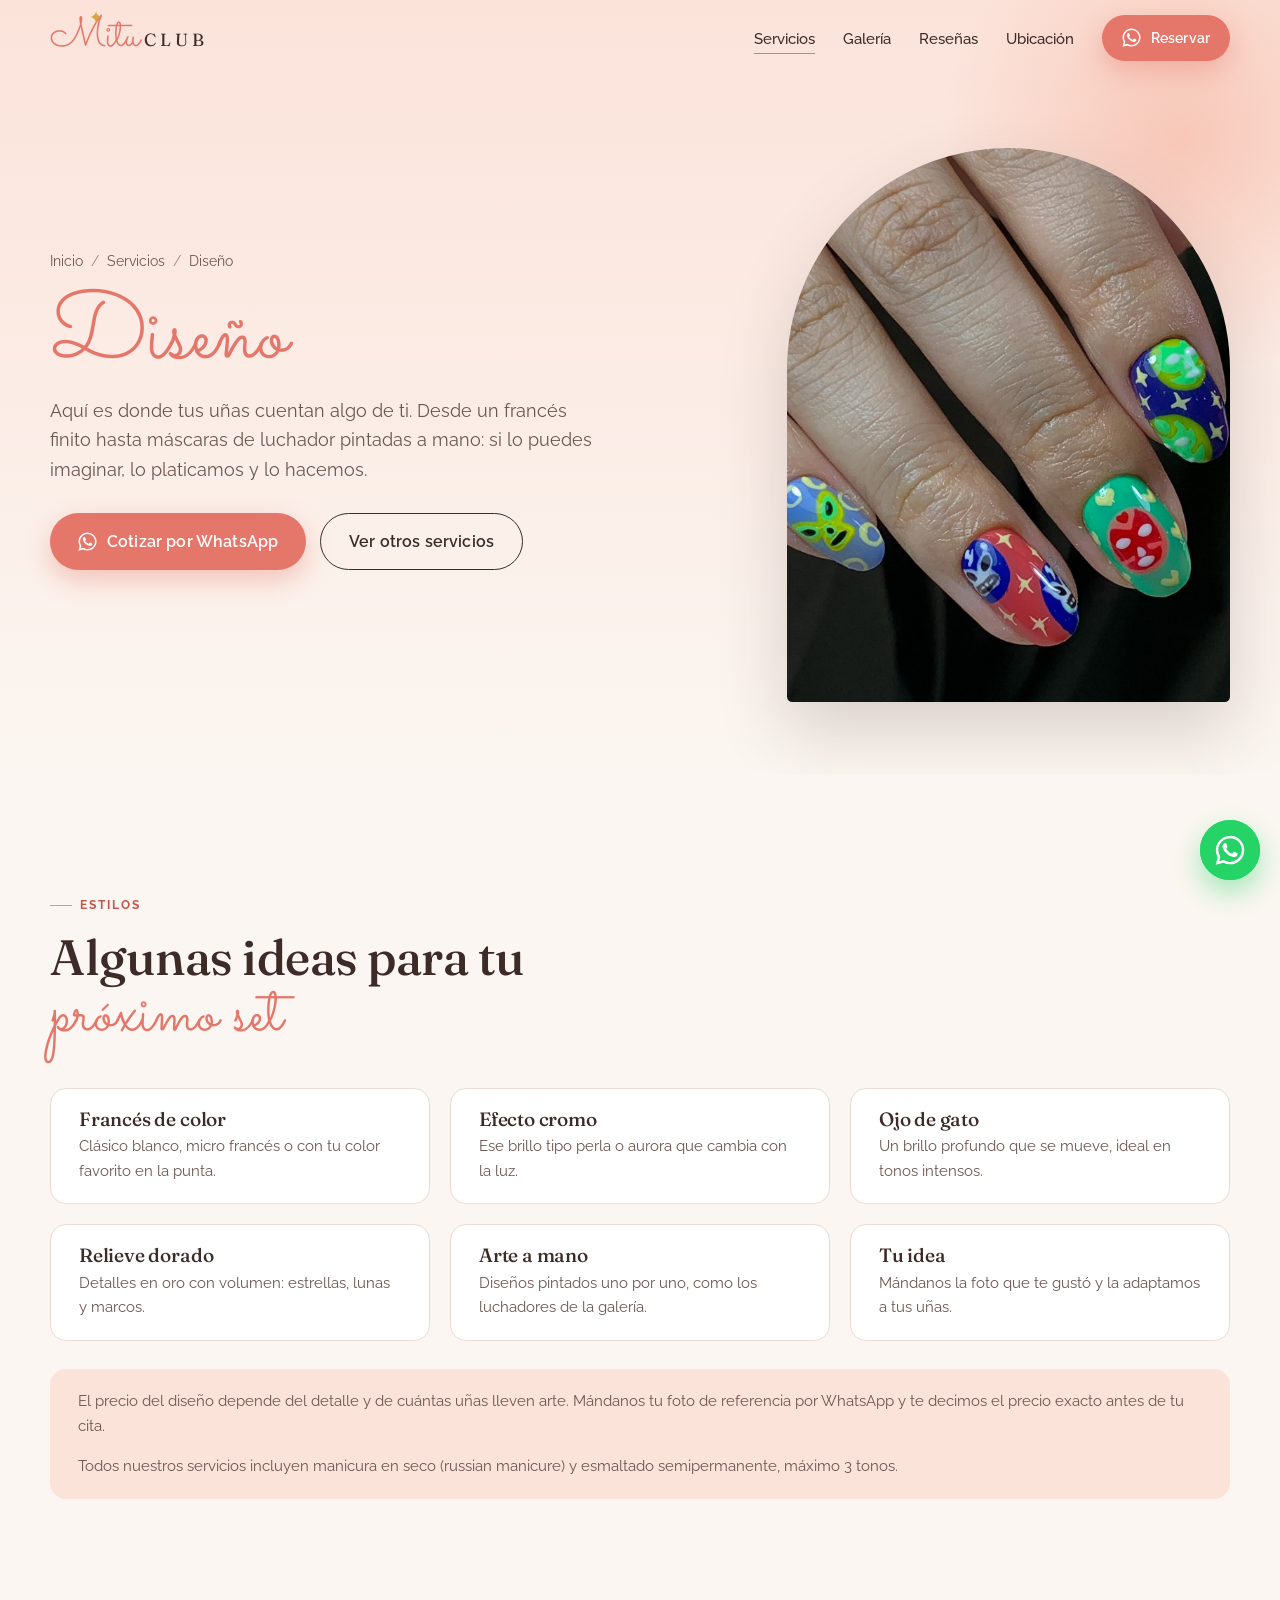
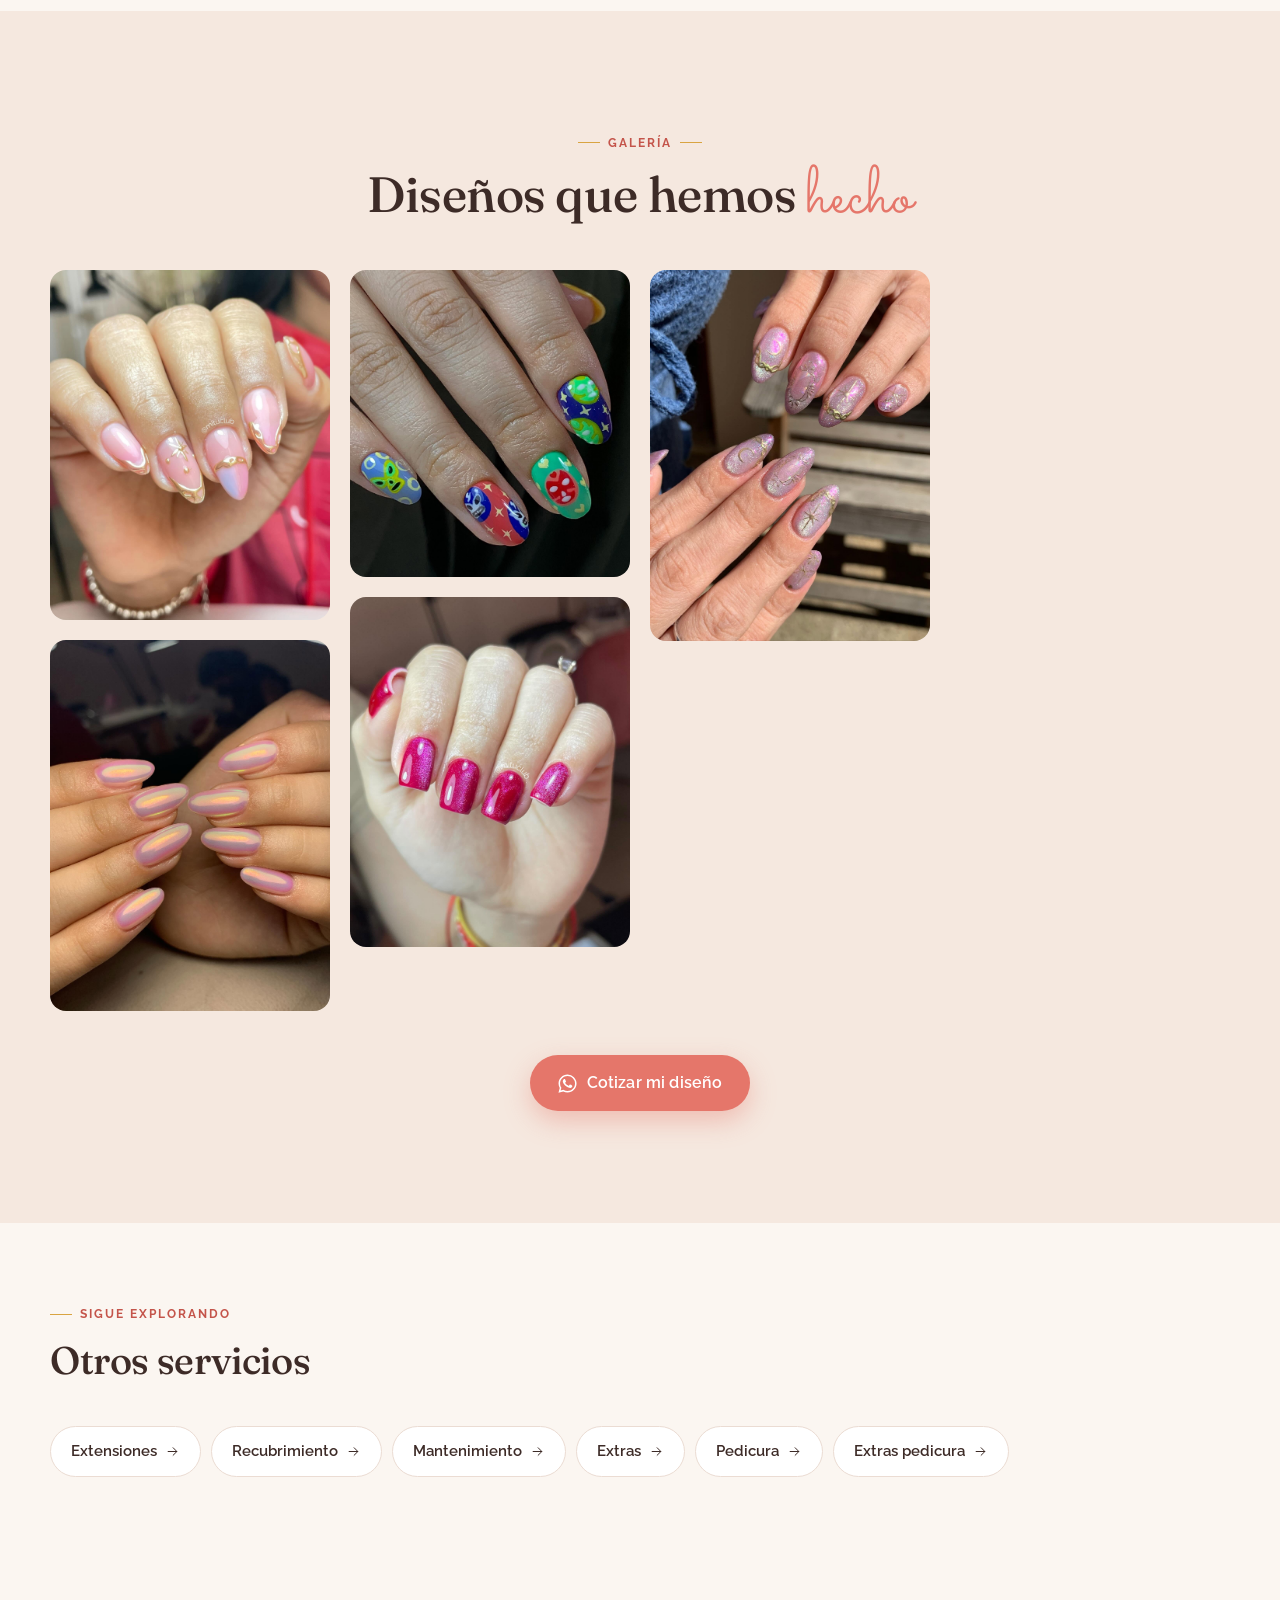
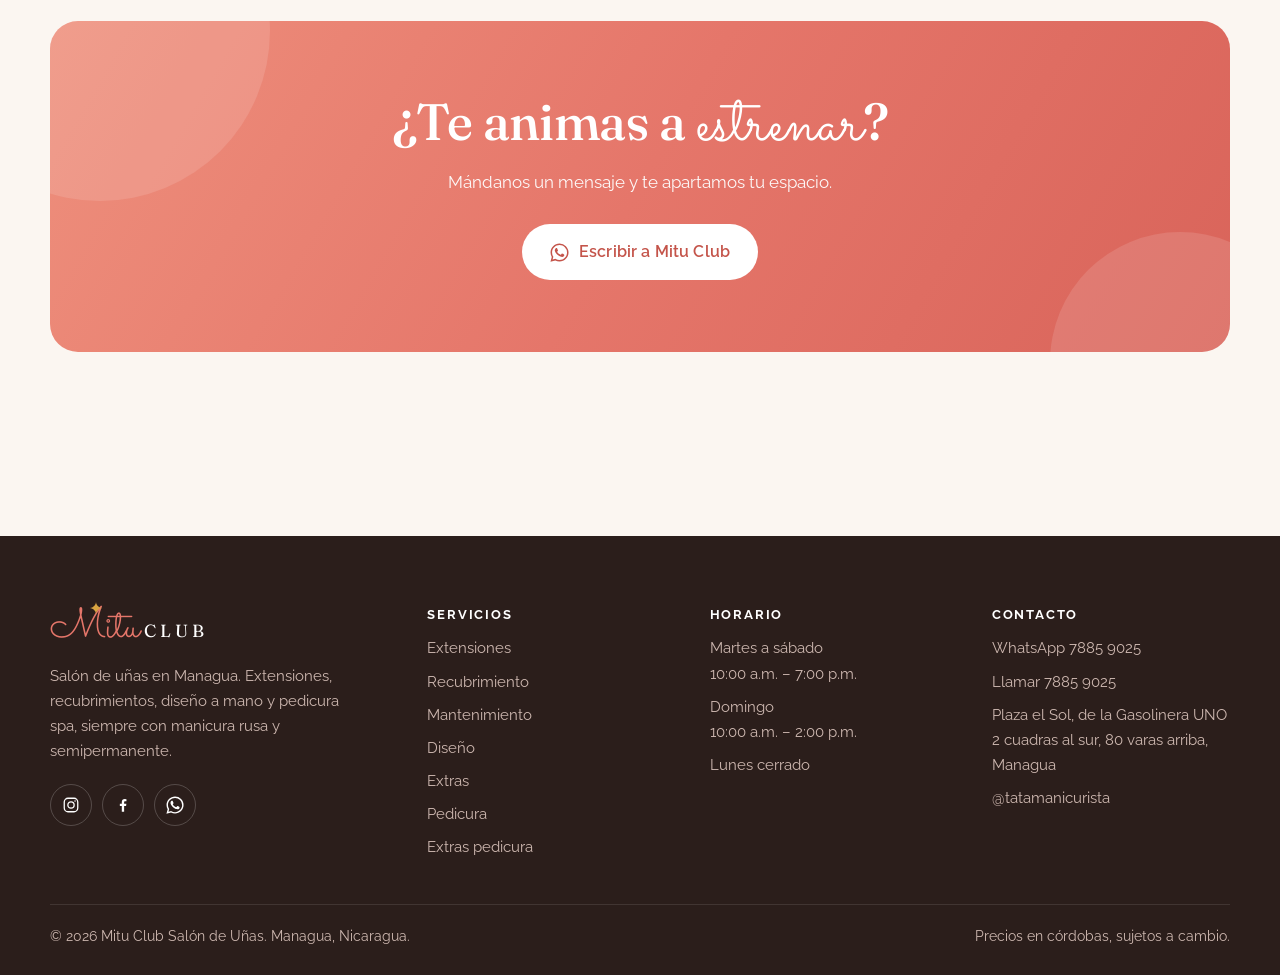
==== servicios/diseno.html @ b4ae1d47 "Sitio web de Mitu Club Salón de Uñas (Managua) Home con servicios, galería, reseñas de Google, mapa " ====
<!doctype html>
<html lang="es" class="no-js">
<head>
<meta charset="utf-8">
<meta name="viewport" content="width=device-width, initial-scale=1">
<title>Diseño de uñas en Managua: arte a mano, cromo y francés | Mitu Club</title>
<meta name="description" content="Diseños de uñas a mano en Managua: francés de color, cromo, ojo de gato, relieve dorado y arte personalizado. Mándanos tu idea por WhatsApp a Mitu Club.">
<link rel="canonical" href="https://davidr0824.github.io/mitu-club/servicios/diseno.html">
<meta name="theme-color" content="#FBF6F1">
<meta property="og:type" content="website">
<meta property="og:locale" content="es_NI">
<meta property="og:site_name" content="Mitu Club Salón de Uñas">
<meta property="og:title" content="Diseño de uñas en Managua: arte a mano, cromo y francés | Mitu Club">
<meta property="og:description" content="Diseños de uñas a mano en Managua: francés de color, cromo, ojo de gato, relieve dorado y arte personalizado. Mándanos tu idea por WhatsApp a Mitu Club.">
<meta property="og:url" content="https://davidr0824.github.io/mitu-club/servicios/diseno.html">
<meta property="og:image" content="https://davidr0824.github.io/mitu-club/assets/img/galeria/unas-diseno-luchadores.jpg">
<link rel="icon" href="data:image/svg+xml,%3Csvg xmlns='http://www.w3.org/2000/svg' viewBox='0 0 64 64'%3E%3Crect width='64' height='64' rx='16' fill='%23E5766A'/%3E%3Cpath d='M32 10c1.2 12 10 20.8 22 22-12 1.2-20.8 10-22 22-1.2-12-10-20.8-22-22 12-1.2 20.8-10 22-22Z' fill='%23fff'/%3E%3C/svg%3E">
<link rel="preconnect" href="https://fonts.googleapis.com">
<link rel="preconnect" href="https://fonts.gstatic.com" crossorigin>
<link href="https://fonts.googleapis.com/css2?family=Fraunces:ital,opsz,wght@0,9..144,400;0,9..144,500;1,9..144,400;1,9..144,500&family=Raleway:wght@400;500;600;700&family=Sacramento&display=swap" rel="stylesheet">
<link rel="stylesheet" href="../css/styles.css">
<script type="application/ld+json">{"@context":"https://schema.org","@type":"NailSalon","name":"Mitu Club Salón de Uñas","image":"https://davidr0824.github.io/mitu-club/assets/img/galeria/unas-diseno-luchadores.jpg","url":"https://davidr0824.github.io/mitu-club/","telephone":"+50578859025","priceRange":"C$150 – C$1,450","address":{"@type":"PostalAddress","streetAddress":"Plaza el Sol, de la Gasolinera UNO 2 cuadras al sur, 80 varas arriba","addressLocality":"Managua","postalCode":"14035","addressCountry":"NI"},"geo":{"@type":"GeoCoordinates","latitude":12.1280834,"longitude":-86.2606583},"hasMap":"https://maps.google.com/?cid=15493119852081437505","openingHoursSpecification":[{"@type":"OpeningHoursSpecification","dayOfWeek":["Tuesday","Wednesday","Thursday","Friday","Saturday"],"opens":"10:00","closes":"19:00"},{"@type":"OpeningHoursSpecification","dayOfWeek":"Sunday","opens":"10:00","closes":"14:00"}],"aggregateRating":{"@type":"AggregateRating","ratingValue":"4.7","reviewCount":185},"sameAs":["https://www.facebook.com/mitu.clubbb/","https://www.instagram.com/tatamanicurista/"]}</script>
<script type="application/ld+json">{"@context":"https://schema.org","@type":"BreadcrumbList","itemListElement":[{"@type":"ListItem","position":1,"name":"Inicio","item":"https://davidr0824.github.io/mitu-club/"},{"@type":"ListItem","position":2,"name":"Servicios","item":"https://davidr0824.github.io/mitu-club/#servicios"},{"@type":"ListItem","position":3,"name":"Diseño","item":"https://davidr0824.github.io/mitu-club/servicios/diseno.html"}]}</script>
</head>
<body>
<a class="skip-link" href="#contenido">Saltar al contenido</a>
<header class="site-header">
  <div class="container header-inner">
    <a class="logo" href="../" aria-label="Mitu Club Salón de Uñas, inicio">
      <svg class="logo-spark" aria-hidden="true" viewBox="0 0 24 24" fill="currentColor"><path d="M12 0c.6 6.4 5.6 11.4 12 12-6.4.6-11.4 5.6-12 12-.6-6.4-5.6-11.4-12-12C6.4 11.4 11.4 6.4 12 0Z"/></svg>
      <span class="logo-script">Mitu</span><span class="logo-word">Club</span>
    </a>
    <nav class="nav" aria-label="Principal">
      <ul class="nav-links" id="menu">
        <li><a href="../#servicios" aria-current="page">Servicios</a></li>
        <li><a href="../#galeria">Galería</a></li>
        <li><a href="../#resenas">Reseñas</a></li>
        <li><a href="../#ubicacion">Ubicación</a></li>
      </ul>
      <a class="btn btn--primary btn--sm" href="https://wa.me/50578859025?text=%C2%A1Hola%20Mitu%20Club!%20Quiero%20agendar%20una%20cita%20para%20mis%20u%C3%B1as." target="_blank" rel="noopener"><svg class="icon" aria-hidden="true" viewBox="0 0 24 24" fill="currentColor"><path d="M17.47 14.38c-.3-.15-1.75-.86-2.02-.96-.27-.1-.47-.15-.67.15-.2.3-.77.96-.94 1.16-.17.2-.35.22-.64.07-.3-.15-1.26-.46-2.39-1.48-.88-.79-1.48-1.76-1.65-2.06-.17-.3-.02-.46.13-.6.13-.14.3-.35.45-.52.15-.17.2-.3.3-.5.1-.2.05-.37-.03-.52-.07-.15-.67-1.6-.92-2.2-.24-.58-.49-.5-.67-.5h-.57c-.2 0-.52.07-.79.37-.27.3-1.04 1.02-1.04 2.48 0 1.46 1.07 2.88 1.21 3.08.15.2 2.1 3.2 5.08 4.49.71.31 1.26.49 1.69.63.71.22 1.36.19 1.87.12.57-.09 1.75-.72 2-1.41.25-.69.25-1.29.17-1.41-.07-.12-.27-.2-.57-.35M12.05 21.5h-.01a9.43 9.43 0 0 1-4.8-1.31l-.35-.2-3.57.93.95-3.48-.22-.36a9.41 9.41 0 0 1-1.44-5.02c0-5.2 4.24-9.43 9.45-9.43 2.52 0 4.89.98 6.67 2.77a9.37 9.37 0 0 1 2.76 6.67c0 5.2-4.24 9.43-9.44 9.43m8.04-17.47A11.3 11.3 0 0 0 12.05.7C5.78.7.68 5.8.68 12.06c0 2 .52 3.96 1.52 5.68L.58 23.7l6.1-1.6a11.36 11.36 0 0 0 5.37 1.37h.01c6.26 0 11.36-5.1 11.36-11.37 0-3.03-1.18-5.89-3.33-8.04"/></svg> Reservar</a>
      <button class="nav-toggle" aria-label="Abrir menú" aria-expanded="false" aria-controls="menu"><span></span></button>
    </nav>
  </div>
</header>
<main id="contenido">
  <section class="page-hero hero">
    <div class="container page-hero-grid">
      <div>
        <ol class="breadcrumb" data-hero>
          <li><a href="../">Inicio</a></li>
          <li><a href="../#servicios">Servicios</a></li>
          <li aria-current="page">Diseño</li>
        </ol>
        <h1 class="page-title" data-hero style="--d:.1s"><span class="script">Diseño</span></h1>
        <p class="page-lead" data-hero style="--d:.2s">Aquí es donde tus uñas cuentan algo de ti. Desde un francés finito hasta máscaras de luchador pintadas a mano: si lo puedes imaginar, lo platicamos y lo hacemos.</p>
        <div data-hero style="--d:.3s"></div>
        <div class="hero-actions" data-hero style="--d:.4s">
          <a class="btn btn--primary" href="https://wa.me/50578859025?text=%C2%A1Hola%20Mitu%20Club!%20Quiero%20cotizar%20un%20dise%C3%B1o%20de%20u%C3%B1as.%20Te%20mando%20mi%20foto%20de%20referencia." target="_blank" rel="noopener"><svg class="icon" aria-hidden="true" viewBox="0 0 24 24" fill="currentColor"><path d="M17.47 14.38c-.3-.15-1.75-.86-2.02-.96-.27-.1-.47-.15-.67.15-.2.3-.77.96-.94 1.16-.17.2-.35.22-.64.07-.3-.15-1.26-.46-2.39-1.48-.88-.79-1.48-1.76-1.65-2.06-.17-.3-.02-.46.13-.6.13-.14.3-.35.45-.52.15-.17.2-.3.3-.5.1-.2.05-.37-.03-.52-.07-.15-.67-1.6-.92-2.2-.24-.58-.49-.5-.67-.5h-.57c-.2 0-.52.07-.79.37-.27.3-1.04 1.02-1.04 2.48 0 1.46 1.07 2.88 1.21 3.08.15.2 2.1 3.2 5.08 4.49.71.31 1.26.49 1.69.63.71.22 1.36.19 1.87.12.57-.09 1.75-.72 2-1.41.25-.69.25-1.29.17-1.41-.07-.12-.27-.2-.57-.35M12.05 21.5h-.01a9.43 9.43 0 0 1-4.8-1.31l-.35-.2-3.57.93.95-3.48-.22-.36a9.41 9.41 0 0 1-1.44-5.02c0-5.2 4.24-9.43 9.45-9.43 2.52 0 4.89.98 6.67 2.77a9.37 9.37 0 0 1 2.76 6.67c0 5.2-4.24 9.43-9.44 9.43m8.04-17.47A11.3 11.3 0 0 0 12.05.7C5.78.7.68 5.8.68 12.06c0 2 .52 3.96 1.52 5.68L.58 23.7l6.1-1.6a11.36 11.36 0 0 0 5.37 1.37h.01c6.26 0 11.36-5.1 11.36-11.37 0-3.03-1.18-5.89-3.33-8.04"/></svg> Cotizar por WhatsApp</a>
          <a class="btn btn--ghost" href="../#servicios">Ver otros servicios</a>
        </div>
      </div>
      <div class="page-hero-media" data-hero style="--d:.2s"><img src="../assets/img/galeria/unas-diseno-luchadores.jpg" alt="Uñas cortas con diseño a mano de máscaras de luchador" width="1440" height="1578" fetchpriority="high" decoding="async" sizes="(max-width: 900px) 360px, 40vw"></div>
    </div>
  </section>

  <section class="section" aria-labelledby="estilos-title">
    <div class="container">
      <div class="section-head" data-reveal>
        <span class="eyebrow">Estilos</span>
        <h2 class="section-title" id="estilos-title">Algunas ideas para tu <span class="script">próximo set</span></h2>
      </div>
      <div class="styles-grid">
        <div class="style-chip" data-reveal style="--d:0s"><h3>Francés de color</h3><p>Clásico blanco, micro francés o con tu color favorito en la punta.</p></div>
        <div class="style-chip" data-reveal style="--d:0.08s"><h3>Efecto cromo</h3><p>Ese brillo tipo perla o aurora que cambia con la luz.</p></div>
        <div class="style-chip" data-reveal style="--d:0.16s"><h3>Ojo de gato</h3><p>Un brillo profundo que se mueve, ideal en tonos intensos.</p></div>
        <div class="style-chip" data-reveal style="--d:0s"><h3>Relieve dorado</h3><p>Detalles en oro con volumen: estrellas, lunas y marcos.</p></div>
        <div class="style-chip" data-reveal style="--d:0.08s"><h3>Arte a mano</h3><p>Diseños pintados uno por uno, como los luchadores de la galería.</p></div>
        <div class="style-chip" data-reveal style="--d:0.16s"><h3>Tu idea</h3><p>Mándanos la foto que te gustó y la adaptamos a tus uñas.</p></div>
      </div>
      <div class="menu-note" data-reveal><p>El precio del diseño depende del detalle y de cuántas uñas lleven arte. Mándanos tu foto de referencia por WhatsApp y te decimos el precio exacto antes de tu cita.</p><p>Todos nuestros servicios incluyen manicura en seco (russian manicure) y esmaltado semipermanente, máximo 3 tonos.</p></div>
    </div>
  </section>

  <section class="section section--alt" id="galeria" aria-labelledby="galeria-title">
    <div class="container">
      <div class="section-head section-head--center" data-reveal>
        <span class="eyebrow">Galería</span>
        <h2 class="section-title" id="galeria-title">Diseños que hemos <span class="script">hecho</span></h2>
      </div>
      <div class="gallery">
        <button class="gallery-item" type="button" data-full="../assets/img/galeria/unas-rosa-oro-cromo.jpg" data-reveal style="--d:0s" aria-label="Ampliar foto: Rosa con oro en relieve">
          <img src="../assets/img/galeria/unas-rosa-oro-cromo.jpg" alt="Uñas almendra rosa con detalles dorados en relieve y estrella" width="1440" height="1800" loading="lazy" decoding="async" sizes="(max-width: 600px) 100vw, 25vw">
          <span class="gallery-cap">Rosa con oro en relieve</span>
        </button>
        <button class="gallery-item" type="button" data-full="../assets/img/galeria/unas-cromo-rosa-aurora.jpg" data-reveal style="--d:0.08s" aria-label="Ampliar foto: Cromo rosa aurora">
          <img src="../assets/img/galeria/unas-cromo-rosa-aurora.jpg" alt="Uñas almendra con efecto cromo rosa aurora" width="1440" height="1910" loading="lazy" decoding="async" sizes="(max-width: 600px) 100vw, 25vw">
          <span class="gallery-cap">Cromo rosa aurora</span>
        </button>
        <button class="gallery-item" type="button" data-full="../assets/img/galeria/unas-diseno-luchadores.jpg" data-reveal style="--d:0.16s" aria-label="Ampliar foto: Diseño a mano: luchadores">
          <img src="../assets/img/galeria/unas-diseno-luchadores.jpg" alt="Uñas cortas con diseño a mano de máscaras de luchador" width="1440" height="1578" loading="lazy" decoding="async" sizes="(max-width: 600px) 100vw, 25vw">
          <span class="gallery-cap">Diseño a mano: luchadores</span>
        </button>
        <button class="gallery-item" type="button" data-full="../assets/img/galeria/unas-magenta-ojo-de-gato.jpg" data-reveal style="--d:0.24s" aria-label="Ampliar foto: Magenta ojo de gato">
          <img src="../assets/img/galeria/unas-magenta-ojo-de-gato.jpg" alt="Uñas cuadradas magenta con efecto ojo de gato" width="1440" height="1800" loading="lazy" decoding="async" sizes="(max-width: 600px) 100vw, 25vw">
          <span class="gallery-cap">Magenta ojo de gato</span>
        </button>
        <button class="gallery-item" type="button" data-full="../assets/img/galeria/unas-lila-dorado-celestial.jpg" data-reveal style="--d:0s" aria-label="Ampliar foto: Lila celestial con dorado">
          <img src="../assets/img/galeria/unas-lila-dorado-celestial.jpg" alt="Uñas almendra lila con brillo y diseño celestial dorado de lunas y estrellas" width="1440" height="1910" loading="lazy" decoding="async" sizes="(max-width: 600px) 100vw, 25vw">
          <span class="gallery-cap">Lila celestial con dorado</span>
        </button>
        <button class="gallery-item" type="button" data-full="../assets/img/galeria/unas-micro-frances-blanco.jpg" data-reveal style="--d:0.08s" aria-label="Ampliar foto: Micro francés">
          <img src="../assets/img/galeria/unas-micro-frances-blanco.jpg" alt="Uñas cortas nude con micro francés blanco" width="1440" height="1800" loading="lazy" decoding="async" sizes="(max-width: 600px) 100vw, 25vw">
          <span class="gallery-cap">Micro francés</span>
        </button>
        <button class="gallery-item" type="button" data-full="../assets/img/galeria/unas-frances-rosa-neon.jpg" data-reveal style="--d:0.16s" aria-label="Ampliar foto: Francés rosa neón">
          <img src="../assets/img/galeria/unas-frances-rosa-neon.jpg" alt="Uñas cuadradas con francés rosa neón y brillo dorado" width="1440" height="1800" loading="lazy" decoding="async" sizes="(max-width: 600px) 100vw, 25vw">
          <span class="gallery-cap">Francés rosa neón</span>
        </button>
        <button class="gallery-item" type="button" data-full="../assets/img/galeria/unas-frances-amarillo-pastel.jpg" data-reveal style="--d:0.24s" aria-label="Ampliar foto: Francés amarillo pastel">
          <img src="../assets/img/galeria/unas-frances-amarillo-pastel.jpg" alt="Uñas almendra nude con francés amarillo pastel" width="1440" height="1702" loading="lazy" decoding="async" sizes="(max-width: 600px) 100vw, 25vw">
          <span class="gallery-cap">Francés amarillo pastel</span>
        </button>
      </div>
      <div class="lightbox" id="lightbox" role="dialog" aria-modal="true" aria-label="Foto ampliada" aria-hidden="true">
        <button class="lightbox-btn lightbox-close" type="button" aria-label="Cerrar"><svg class="icon" aria-hidden="true" viewBox="0 0 24 24" fill="none" stroke="currentColor" stroke-width="1.6" stroke-linecap="round"><path d="M6 6l12 12M18 6L6 18"/></svg></button>
        <button class="lightbox-btn lightbox-prev" type="button" aria-label="Foto anterior"><svg class="icon" aria-hidden="true" viewBox="0 0 24 24" fill="none" stroke="currentColor" stroke-width="1.6" stroke-linecap="round" stroke-linejoin="round"><path d="M5 12h14M13 6l6 6-6 6"/></svg></button>
        <img alt="">
        <button class="lightbox-btn lightbox-next" type="button" aria-label="Foto siguiente"><svg class="icon" aria-hidden="true" viewBox="0 0 24 24" fill="none" stroke="currentColor" stroke-width="1.6" stroke-linecap="round" stroke-linejoin="round"><path d="M5 12h14M13 6l6 6-6 6"/></svg></button>
      </div>
      <div class="gallery-cta" data-reveal>
        <a class="btn btn--primary" href="https://wa.me/50578859025?text=%C2%A1Hola%20Mitu%20Club!%20Quiero%20cotizar%20un%20dise%C3%B1o%20de%20u%C3%B1as.%20Te%20mando%20mi%20foto%20de%20referencia." target="_blank" rel="noopener"><svg class="icon" aria-hidden="true" viewBox="0 0 24 24" fill="currentColor"><path d="M17.47 14.38c-.3-.15-1.75-.86-2.02-.96-.27-.1-.47-.15-.67.15-.2.3-.77.96-.94 1.16-.17.2-.35.22-.64.07-.3-.15-1.26-.46-2.39-1.48-.88-.79-1.48-1.76-1.65-2.06-.17-.3-.02-.46.13-.6.13-.14.3-.35.45-.52.15-.17.2-.3.3-.5.1-.2.05-.37-.03-.52-.07-.15-.67-1.6-.92-2.2-.24-.58-.49-.5-.67-.5h-.57c-.2 0-.52.07-.79.37-.27.3-1.04 1.02-1.04 2.48 0 1.46 1.07 2.88 1.21 3.08.15.2 2.1 3.2 5.08 4.49.71.31 1.26.49 1.69.63.71.22 1.36.19 1.87.12.57-.09 1.75-.72 2-1.41.25-.69.25-1.29.17-1.41-.07-.12-.27-.2-.57-.35M12.05 21.5h-.01a9.43 9.43 0 0 1-4.8-1.31l-.35-.2-3.57.93.95-3.48-.22-.36a9.41 9.41 0 0 1-1.44-5.02c0-5.2 4.24-9.43 9.45-9.43 2.52 0 4.89.98 6.67 2.77a9.37 9.37 0 0 1 2.76 6.67c0 5.2-4.24 9.43-9.44 9.43m8.04-17.47A11.3 11.3 0 0 0 12.05.7C5.78.7.68 5.8.68 12.06c0 2 .52 3.96 1.52 5.68L.58 23.7l6.1-1.6a11.36 11.36 0 0 0 5.37 1.37h.01c6.26 0 11.36-5.1 11.36-11.37 0-3.03-1.18-5.89-3.33-8.04"/></svg> Cotizar mi diseño</a>
      </div>
    </div>
  </section>

  <section class="section section--tight" aria-labelledby="otros-title">
    <div class="container">
      <div class="section-head" data-reveal>
        <span class="eyebrow">Sigue explorando</span>
        <h2 class="section-title" id="otros-title" style="font-size:clamp(1.7rem,3.4vw,2.4rem)">Otros servicios</h2>
      </div>
      <div class="other-services" data-reveal>
        <a href="extensiones.html">Extensiones <svg class="icon" aria-hidden="true" viewBox="0 0 24 24" fill="none" stroke="currentColor" stroke-width="1.6" stroke-linecap="round" stroke-linejoin="round"><path d="M5 12h14M13 6l6 6-6 6"/></svg></a>
        <a href="recubrimiento.html">Recubrimiento <svg class="icon" aria-hidden="true" viewBox="0 0 24 24" fill="none" stroke="currentColor" stroke-width="1.6" stroke-linecap="round" stroke-linejoin="round"><path d="M5 12h14M13 6l6 6-6 6"/></svg></a>
        <a href="mantenimiento.html">Mantenimiento <svg class="icon" aria-hidden="true" viewBox="0 0 24 24" fill="none" stroke="currentColor" stroke-width="1.6" stroke-linecap="round" stroke-linejoin="round"><path d="M5 12h14M13 6l6 6-6 6"/></svg></a>
        <a href="extras.html">Extras <svg class="icon" aria-hidden="true" viewBox="0 0 24 24" fill="none" stroke="currentColor" stroke-width="1.6" stroke-linecap="round" stroke-linejoin="round"><path d="M5 12h14M13 6l6 6-6 6"/></svg></a>
        <a href="pedicura.html">Pedicura <svg class="icon" aria-hidden="true" viewBox="0 0 24 24" fill="none" stroke="currentColor" stroke-width="1.6" stroke-linecap="round" stroke-linejoin="round"><path d="M5 12h14M13 6l6 6-6 6"/></svg></a>
        <a href="extras-pedicura.html">Extras pedicura <svg class="icon" aria-hidden="true" viewBox="0 0 24 24" fill="none" stroke="currentColor" stroke-width="1.6" stroke-linecap="round" stroke-linejoin="round"><path d="M5 12h14M13 6l6 6-6 6"/></svg></a>
      </div>
    </div>
  </section>

  <section class="section section--tight">
    <div class="container">
      <div class="cta-band" data-reveal>
        <h2>¿Te animas a <span class="script">estrenar</span>?</h2>
        <p>Mándanos un mensaje y te apartamos tu espacio.</p>
        <a class="btn btn--light" href="https://wa.me/50578859025?text=%C2%A1Hola%20Mitu%20Club!%20Quiero%20agendar%20una%20cita%20de%20dise%C3%B1o." target="_blank" rel="noopener"><svg class="icon" aria-hidden="true" viewBox="0 0 24 24" fill="currentColor"><path d="M17.47 14.38c-.3-.15-1.75-.86-2.02-.96-.27-.1-.47-.15-.67.15-.2.3-.77.96-.94 1.16-.17.2-.35.22-.64.07-.3-.15-1.26-.46-2.39-1.48-.88-.79-1.48-1.76-1.65-2.06-.17-.3-.02-.46.13-.6.13-.14.3-.35.45-.52.15-.17.2-.3.3-.5.1-.2.05-.37-.03-.52-.07-.15-.67-1.6-.92-2.2-.24-.58-.49-.5-.67-.5h-.57c-.2 0-.52.07-.79.37-.27.3-1.04 1.02-1.04 2.48 0 1.46 1.07 2.88 1.21 3.08.15.2 2.1 3.2 5.08 4.49.71.31 1.26.49 1.69.63.71.22 1.36.19 1.87.12.57-.09 1.75-.72 2-1.41.25-.69.25-1.29.17-1.41-.07-.12-.27-.2-.57-.35M12.05 21.5h-.01a9.43 9.43 0 0 1-4.8-1.31l-.35-.2-3.57.93.95-3.48-.22-.36a9.41 9.41 0 0 1-1.44-5.02c0-5.2 4.24-9.43 9.45-9.43 2.52 0 4.89.98 6.67 2.77a9.37 9.37 0 0 1 2.76 6.67c0 5.2-4.24 9.43-9.44 9.43m8.04-17.47A11.3 11.3 0 0 0 12.05.7C5.78.7.68 5.8.68 12.06c0 2 .52 3.96 1.52 5.68L.58 23.7l6.1-1.6a11.36 11.36 0 0 0 5.37 1.37h.01c6.26 0 11.36-5.1 11.36-11.37 0-3.03-1.18-5.89-3.33-8.04"/></svg> Escribir a Mitu Club</a>
      </div>
    </div>
  </section>
</main>
<footer class="site-footer">
  <div class="container">
    <div class="footer-grid">
      <div>
        <a class="logo" href="../" aria-label="Mitu Club Salón de Uñas, inicio"><svg class="logo-spark" aria-hidden="true" viewBox="0 0 24 24" fill="currentColor"><path d="M12 0c.6 6.4 5.6 11.4 12 12-6.4.6-11.4 5.6-12 12-.6-6.4-5.6-11.4-12-12C6.4 11.4 11.4 6.4 12 0Z"/></svg><span class="logo-script">Mitu</span><span class="logo-word">Club</span></a>
        <p class="footer-about">Salón de uñas en Managua. Extensiones, recubrimientos, diseño a mano y pedicura spa, siempre con manicura rusa y semipermanente.</p>
        <div class="socials">
          <a href="https://www.instagram.com/tatamanicurista/" target="_blank" rel="noopener" aria-label="Instagram @tatamanicurista"><svg class="icon" aria-hidden="true" viewBox="0 0 24 24" fill="none" stroke="currentColor" stroke-width="1.7"><rect x="3" y="3" width="18" height="18" rx="5"/><circle cx="12" cy="12" r="4.2"/><circle cx="17.4" cy="6.6" r="1" fill="currentColor" stroke="none"/></svg></a>
          <a href="https://www.facebook.com/mitu.clubbb/" target="_blank" rel="noopener" aria-label="Facebook de Mitu Club"><svg class="icon" aria-hidden="true" viewBox="0 0 24 24" fill="currentColor"><path d="M13.5 21v-7.7h2.6l.4-3h-3V8.4c0-.87.24-1.46 1.5-1.46h1.6V4.25A21 21 0 0 0 14.27 4.1c-2.3 0-3.87 1.4-3.87 3.98v2.22H7.8v3h2.6V21h3.1Z"/></svg></a>
          <a href="https://wa.me/50578859025?text=%C2%A1Hola%20Mitu%20Club!%20Quiero%20agendar%20una%20cita%20para%20mis%20u%C3%B1as." target="_blank" rel="noopener" aria-label="WhatsApp de Mitu Club"><svg class="icon" aria-hidden="true" viewBox="0 0 24 24" fill="currentColor"><path d="M17.47 14.38c-.3-.15-1.75-.86-2.02-.96-.27-.1-.47-.15-.67.15-.2.3-.77.96-.94 1.16-.17.2-.35.22-.64.07-.3-.15-1.26-.46-2.39-1.48-.88-.79-1.48-1.76-1.65-2.06-.17-.3-.02-.46.13-.6.13-.14.3-.35.45-.52.15-.17.2-.3.3-.5.1-.2.05-.37-.03-.52-.07-.15-.67-1.6-.92-2.2-.24-.58-.49-.5-.67-.5h-.57c-.2 0-.52.07-.79.37-.27.3-1.04 1.02-1.04 2.48 0 1.46 1.07 2.88 1.21 3.08.15.2 2.1 3.2 5.08 4.49.71.31 1.26.49 1.69.63.71.22 1.36.19 1.87.12.57-.09 1.75-.72 2-1.41.25-.69.25-1.29.17-1.41-.07-.12-.27-.2-.57-.35M12.05 21.5h-.01a9.43 9.43 0 0 1-4.8-1.31l-.35-.2-3.57.93.95-3.48-.22-.36a9.41 9.41 0 0 1-1.44-5.02c0-5.2 4.24-9.43 9.45-9.43 2.52 0 4.89.98 6.67 2.77a9.37 9.37 0 0 1 2.76 6.67c0 5.2-4.24 9.43-9.44 9.43m8.04-17.47A11.3 11.3 0 0 0 12.05.7C5.78.7.68 5.8.68 12.06c0 2 .52 3.96 1.52 5.68L.58 23.7l6.1-1.6a11.36 11.36 0 0 0 5.37 1.37h.01c6.26 0 11.36-5.1 11.36-11.37 0-3.03-1.18-5.89-3.33-8.04"/></svg></a>
        </div>
      </div>
      <div>
        <h4>Servicios</h4>
        <ul>
          <li><a href="../servicios/extensiones.html">Extensiones</a></li>
          <li><a href="../servicios/recubrimiento.html">Recubrimiento</a></li>
          <li><a href="../servicios/mantenimiento.html">Mantenimiento</a></li>
          <li><a href="../servicios/diseno.html">Diseño</a></li>
          <li><a href="../servicios/extras.html">Extras</a></li>
          <li><a href="../servicios/pedicura.html">Pedicura</a></li>
          <li><a href="../servicios/extras-pedicura.html">Extras pedicura</a></li>
        </ul>
      </div>
      <div>
        <h4>Horario</h4>
        <ul>
          <li>Martes a sábado<br>10:00 a.m. – 7:00 p.m.</li>
          <li>Domingo<br>10:00 a.m. – 2:00 p.m.</li>
          <li>Lunes cerrado</li>
        </ul>
      </div>
      <div>
        <h4>Contacto</h4>
        <ul>
          <li><a href="https://wa.me/50578859025?text=%C2%A1Hola%20Mitu%20Club!%20Quiero%20agendar%20una%20cita%20para%20mis%20u%C3%B1as." target="_blank" rel="noopener">WhatsApp 7885 9025</a></li>
          <li><a href="tel:+50578859025">Llamar 7885 9025</a></li>
          <li><a href="https://maps.google.com/?cid=15493119852081437505" target="_blank" rel="noopener">Plaza el Sol, de la Gasolinera UNO 2 cuadras al sur, 80 varas arriba, Managua</a></li>
          <li><a href="https://www.instagram.com/tatamanicurista/" target="_blank" rel="noopener">@tatamanicurista</a></li>
        </ul>
      </div>
    </div>
    <div class="footer-bottom">
      <span>© <span data-year>2026</span> Mitu Club Salón de Uñas. Managua, Nicaragua.</span>
      <span>Precios en córdobas, sujetos a cambio.</span>
    </div>
  </div>
</footer>
<a class="wa-float" href="https://wa.me/50578859025?text=%C2%A1Hola%20Mitu%20Club!%20Quiero%20agendar%20una%20cita%20para%20mis%20u%C3%B1as." target="_blank" rel="noopener" aria-label="Escríbenos por WhatsApp"><svg class="icon" aria-hidden="true" viewBox="0 0 24 24" fill="currentColor"><path d="M17.47 14.38c-.3-.15-1.75-.86-2.02-.96-.27-.1-.47-.15-.67.15-.2.3-.77.96-.94 1.16-.17.2-.35.22-.64.07-.3-.15-1.26-.46-2.39-1.48-.88-.79-1.48-1.76-1.65-2.06-.17-.3-.02-.46.13-.6.13-.14.3-.35.45-.52.15-.17.2-.3.3-.5.1-.2.05-.37-.03-.52-.07-.15-.67-1.6-.92-2.2-.24-.58-.49-.5-.67-.5h-.57c-.2 0-.52.07-.79.37-.27.3-1.04 1.02-1.04 2.48 0 1.46 1.07 2.88 1.21 3.08.15.2 2.1 3.2 5.08 4.49.71.31 1.26.49 1.69.63.71.22 1.36.19 1.87.12.57-.09 1.75-.72 2-1.41.25-.69.25-1.29.17-1.41-.07-.12-.27-.2-.57-.35M12.05 21.5h-.01a9.43 9.43 0 0 1-4.8-1.31l-.35-.2-3.57.93.95-3.48-.22-.36a9.41 9.41 0 0 1-1.44-5.02c0-5.2 4.24-9.43 9.45-9.43 2.52 0 4.89.98 6.67 2.77a9.37 9.37 0 0 1 2.76 6.67c0 5.2-4.24 9.43-9.44 9.43m8.04-17.47A11.3 11.3 0 0 0 12.05.7C5.78.7.68 5.8.68 12.06c0 2 .52 3.96 1.52 5.68L.58 23.7l6.1-1.6a11.36 11.36 0 0 0 5.37 1.37h.01c6.26 0 11.36-5.1 11.36-11.37 0-3.03-1.18-5.89-3.33-8.04"/></svg><span class="wa-float-label">¿Agendamos tu cita?</span></a>
<script src="../js/main.js" defer></script>
</body>
</html>
---- css/styles.css ----
/* ==========================================================================
   Mitu Club Salón de Uñas — estilos
   ========================================================================== */

:root {
  --color-bg: #FBF6F1;
  --color-bg-alt: #F5E8DF;
  --color-surface: #FFFFFF;
  --color-line: #EBDCD3;
  --color-text: #3D2B27;
  --color-ink-soft: #6C5650;
  --color-ink-faint: #9E8A84;
  --color-accent: #E0A23A;
  --color-coral: #E5766A;
  --color-coral-deep: #C4544A;
  --color-peach: #F4AE98;
  --color-blush: #FBE3DA;
  --color-gold: #D9A441;
  --color-dark: #2B1E1B;

  --font-display: "Fraunces", Georgia, serif;
  --font-body: "Raleway", system-ui, sans-serif;
  --font-script: "Sacramento", cursive;

  --radius-sm: 10px;
  --radius-md: 16px;
  --radius-lg: 22px;
  --radius-pill: 999px;

  --space-2xs: 0.375rem;
  --space-xs: 0.625rem;
  --space-sm: 0.875rem;
  --space-md: 1.25rem;
  --space-lg: 1.75rem;
  --space-xl: 2.75rem;
  --space-2xl: 4.5rem;
  --space-3xl: 7rem;

  --shadow-sm: 0 4px 14px rgba(61, 43, 39, 0.08);
  --shadow-md: 0 14px 40px rgba(61, 43, 39, 0.12);
  --shadow-lg: 0 30px 70px rgba(61, 43, 39, 0.18);

  --duration-fast: 0.2s;
  --duration-base: 0.45s;
  --ease-standard: cubic-bezier(0.22, 0.61, 0.36, 1);
  --ease-out: cubic-bezier(0.16, 1, 0.3, 1);

  --container: 1180px;
  --header-h: 76px;
}

*, *::before, *::after { box-sizing: border-box; }
html { overflow-x: clip; scroll-behavior: smooth; scroll-padding-top: calc(var(--header-h) + 12px); -webkit-text-size-adjust: 100%; }
@media (prefers-reduced-motion: reduce) { html { scroll-behavior: auto; } }
body {
  margin: 0;
  font-family: var(--font-body);
  font-size: 1.0625rem;
  line-height: 1.65;
  color: var(--color-text);
  background: var(--color-bg);
  -webkit-font-smoothing: antialiased;
  overflow-x: hidden;
}
img { max-width: 100%; display: block; }
a { color: inherit; text-decoration: none; }
button { font: inherit; cursor: pointer; border: 0; background: none; color: inherit; }
h1, h2, h3, h4 { font-family: var(--font-display); font-weight: 500; line-height: 1.12; margin: 0; letter-spacing: -0.01em; }
p { margin: 0 0 1em; }
.icon { width: 1em; height: 1em; display: inline-block; flex-shrink: 0; }
.sr-only { position: absolute; width: 1px; height: 1px; padding: 0; margin: -1px; overflow: hidden; clip: rect(0,0,0,0); border: 0; }
.skip-link { position: absolute; left: 12px; top: -60px; background: var(--color-dark); color: #fff; padding: 10px 16px; border-radius: var(--radius-sm); z-index: 100; }
.skip-link:focus { top: 12px; }
:focus-visible { outline: 2px solid var(--color-coral); outline-offset: 3px; border-radius: 4px; }

.container { width: min(100% - 32px, var(--container)); margin-inline: auto; }
.section { padding-block: var(--space-3xl); position: relative; }
.section--alt { background: var(--color-bg-alt); }
.section--tight { padding-block: var(--space-2xl); }

.section-head { max-width: 640px; margin-bottom: var(--space-xl); }
.section-head--center { text-align: center; margin-inline: auto; }
.eyebrow {
  display: inline-flex; align-items: center; gap: 8px;
  font-size: 0.78rem; font-weight: 700; letter-spacing: 0.16em; text-transform: uppercase;
  color: var(--color-coral-deep);
  margin-bottom: var(--space-sm);
}
.eyebrow::before { content: ""; width: 22px; height: 1px; background: var(--color-gold); }
.section-head--center .eyebrow::after { content: ""; width: 22px; height: 1px; background: var(--color-gold); }
.section-title { font-size: clamp(2rem, 4.4vw, 3.1rem); margin-bottom: var(--space-sm); }
.section-title .script, .script {
  font-family: var(--font-script); font-weight: 400; color: var(--color-coral);
  font-size: 1.35em; line-height: 0.8; letter-spacing: 0;
}
.section-sub { color: var(--color-ink-soft); font-size: 1.08rem; max-width: 560px; }

/* Buttons */
.btn {
  display: inline-flex; align-items: center; justify-content: center; gap: 10px;
  padding: 15px 28px; border-radius: var(--radius-pill);
  font-weight: 600; font-size: 0.98rem; letter-spacing: 0.01em;
  transition: transform var(--duration-fast) var(--ease-standard), background-color var(--duration-fast) var(--ease-standard), box-shadow var(--duration-fast) var(--ease-standard), color var(--duration-fast);
  white-space: nowrap;
}
.btn .icon { width: 19px; height: 19px; }
.btn:hover { transform: translateY(-2px); }
.btn--primary { background: var(--color-coral); color: #fff; box-shadow: 0 10px 26px rgba(229, 118, 106, 0.38); }
.btn--primary:hover { background: var(--color-coral-deep); box-shadow: 0 14px 30px rgba(196, 84, 74, 0.4); }
.btn--ghost { border: 1px solid var(--color-text); color: var(--color-text); }
.btn--ghost:hover { background: var(--color-text); color: #fff; }
.btn--light { background: #fff; color: var(--color-coral-deep); }
.btn--light:hover { background: var(--color-blush); }
.btn--google { background: var(--color-text); color: #fff; }
.btn--google:hover { background: var(--color-dark); }
.btn--sm { padding: 11px 20px; font-size: 0.9rem; }
.btn--block { width: 100%; }

/* Header */
.site-header {
  position: fixed; inset: 0 0 auto 0; z-index: 50;
  height: var(--header-h);
  display: flex; align-items: center;
  transition: background-color var(--duration-base) var(--ease-standard), box-shadow var(--duration-base), height var(--duration-base);
}
.site-header.is-scrolled {
  background: rgba(251, 246, 241, 0.88);
  backdrop-filter: blur(14px); -webkit-backdrop-filter: blur(14px);
  box-shadow: 0 1px 0 var(--color-line);
}
.header-inner { display: flex; align-items: center; justify-content: space-between; gap: var(--space-md); }
.logo { display: inline-flex; align-items: baseline; gap: 4px; line-height: 1; position: relative; }
.logo-script { font-family: var(--font-script); font-size: 2.6rem; color: var(--color-coral); }
.logo-word { font-family: var(--font-display); font-size: 1.1rem; letter-spacing: 0.22em; text-transform: uppercase; color: var(--color-text); }
.logo-spark { position: absolute; top: -6px; left: 40px; width: 12px; height: 12px; color: var(--color-gold); animation: twinkle 3.2s ease-in-out infinite; }

.nav { display: flex; align-items: center; gap: var(--space-lg); }
.nav-links { display: flex; gap: var(--space-lg); list-style: none; margin: 0; padding: 0; }
.nav-links a { font-size: 0.95rem; font-weight: 500; position: relative; padding-block: 6px; }
.nav-links a::after {
  content: ""; position: absolute; left: 0; bottom: 0; height: 1px; width: 100%;
  background: var(--color-coral); transform: scaleX(0); transform-origin: left;
  transition: transform var(--duration-base) var(--ease-out);
}
.nav-links a:hover::after, .nav-links a[aria-current="page"]::after { transform: scaleX(1); }
.nav-toggle { display: none; width: 44px; height: 44px; border-radius: 50%; align-items: center; justify-content: center; }
.nav-toggle span, .nav-toggle span::before, .nav-toggle span::after {
  display: block; width: 22px; height: 1.5px; background: var(--color-text); position: relative;
  transition: transform var(--duration-base) var(--ease-out), background-color var(--duration-fast);
}
.nav-toggle span::before, .nav-toggle span::after { content: ""; position: absolute; left: 0; }
.nav-toggle span::before { top: -7px; }
.nav-toggle span::after { top: 7px; }
.nav-open .nav-toggle span { background: transparent; }
.nav-open .nav-toggle span::before { transform: translateY(7px) rotate(45deg); }
.nav-open .nav-toggle span::after { transform: translateY(-7px) rotate(-45deg); }

@media (max-width: 900px) {
  .nav-toggle { display: inline-flex; z-index: 2; }
  .nav .btn { display: none; }
  .nav-links {
    position: fixed; inset: 0; background: var(--color-bg);
    flex-direction: column; justify-content: center; align-items: center; gap: var(--space-lg);
    opacity: 0; visibility: hidden; transition: opacity var(--duration-base), visibility var(--duration-base);
  }
  .nav-links a { font-family: var(--font-display); font-size: 1.9rem; }
  .nav-open .nav-links { opacity: 1; visibility: visible; }
  .nav-open { overflow: hidden; }
}

/* Hero */
.hero {
  position: relative;
  padding-top: calc(var(--header-h) + var(--space-2xl));
  padding-bottom: var(--space-2xl);
  overflow: hidden;
}
.hero::before {
  content: ""; position: absolute; width: 720px; height: 720px; right: -220px; top: -180px;
  background: radial-gradient(circle, rgba(244, 174, 152, 0.45), rgba(244, 174, 152, 0) 65%);
  pointer-events: none;
}
.hero-grid { display: grid; grid-template-columns: 1.05fr 1fr; gap: var(--space-2xl); align-items: center; position: relative; }
.hero-title { font-size: clamp(2.6rem, 6vw, 4.6rem); margin-bottom: var(--space-md); }
.hero-title .script { display: inline-block; font-size: 1.3em; transform: translateY(0.08em); }
.hero-lead { font-size: 1.15rem; color: var(--color-ink-soft); max-width: 520px; margin-bottom: var(--space-lg); }
.hero-actions { display: flex; flex-wrap: wrap; gap: var(--space-sm); margin-bottom: var(--space-xl); }
.hero-trust { display: flex; flex-wrap: wrap; gap: var(--space-md) var(--space-xl); }
.trust-item { display: flex; align-items: center; gap: 12px; }
.trust-item strong { display: block; font-family: var(--font-display); font-size: 1.5rem; font-weight: 500; line-height: 1.1; }
.trust-item span { font-size: 0.86rem; color: var(--color-ink-soft); }
.trust-stars { color: var(--color-accent); display: inline-flex; gap: 1px; }
.trust-stars svg { width: 14px; height: 14px; }

.hero-visual { position: relative; min-height: 560px; }
.hero-photo {
  position: absolute; overflow: hidden; box-shadow: var(--shadow-lg);
}
.hero-photo img { width: 100%; height: 100%; object-fit: cover; }
.hero-photo--main { right: 0; top: 0; width: 76%; height: 100%; border-radius: 999px 999px 26px 26px; }
.hero-photo--small { z-index: 1; left: 0; bottom: 34px; width: 42%; aspect-ratio: 4 / 5; border-radius: 22px; border: 6px solid var(--color-bg); }
.hero-badge {
  position: absolute; left: 6%; top: 12%; z-index: 2;
  background: var(--color-surface); border-radius: var(--radius-md); padding: 14px 18px;
  box-shadow: var(--shadow-md); display: flex; align-items: center; gap: 12px;
  animation: float 6s ease-in-out infinite;
}
.hero-badge strong { font-family: var(--font-display); font-size: 1.6rem; font-weight: 500; line-height: 1; }
.hero-badge small { display: block; font-size: 0.78rem; color: var(--color-ink-soft); }
.hero-badge .icon-google { width: 26px; height: 26px; }
.hero-spark { position: absolute; color: var(--color-gold); animation: twinkle 3.5s ease-in-out infinite; }
.hero-spark--a { width: 30px; height: 30px; right: 4%; top: -14px; }
.hero-spark--b { width: 18px; height: 18px; left: 46%; bottom: 0; animation-delay: 1.2s; }

@media (max-width: 960px) {
  .hero { padding-top: calc(var(--header-h) + var(--space-lg)); }
  .hero-grid { grid-template-columns: 1fr; gap: var(--space-xl); }
  .hero-visual { min-height: 0; aspect-ratio: 1 / 1.05; max-width: 520px; width: 100%; margin-inline: auto; }
}
@media (max-width: 520px) {
  .hero-actions .btn { width: 100%; }
  .hero-badge { left: 0; top: 6%; padding: 10px 14px; }
  .hero-badge strong { font-size: 1.3rem; }
}

/* Marquee */
.marquee { background: var(--color-dark); color: var(--color-blush); overflow: hidden; padding-block: 18px; }
.marquee-track { display: flex; width: max-content; animation: marquee 38s linear infinite; }
.marquee-group { display: flex; align-items: center; gap: 34px; padding-right: 34px; }
.marquee-item { font-family: var(--font-display); font-style: italic; font-size: 1.25rem; white-space: nowrap; }
.marquee-dot { width: 14px; height: 14px; color: var(--color-gold); }
@media (prefers-reduced-motion: reduce) { .marquee-track { animation: none; } }

/* Diferencias */
.perks { display: grid; grid-template-columns: repeat(4, 1fr); gap: var(--space-md); }
.perk {
  padding: var(--space-lg); border-radius: var(--radius-lg); background: var(--color-surface);
  border: 1px solid var(--color-line);
  transition: transform var(--duration-base) var(--ease-out), box-shadow var(--duration-base);
}
.perk:hover { transform: translateY(-6px); box-shadow: var(--shadow-md); }
.perk-icon {
  width: 52px; height: 52px; border-radius: 50%; display: grid; place-items: center;
  background: var(--color-blush); color: var(--color-coral-deep); margin-bottom: var(--space-md);
}
.perk-icon .icon { width: 24px; height: 24px; }
.perk h3 { font-size: 1.3rem; margin-bottom: var(--space-xs); }
.perk p { font-size: 0.97rem; color: var(--color-ink-soft); margin: 0; }
@media (max-width: 1000px) { .perks { grid-template-columns: repeat(2, 1fr); } }
@media (max-width: 560px) { .perks { grid-template-columns: 1fr; } }

/* Servicios (tarjetas home) */
.services-grid { display: grid; grid-template-columns: repeat(12, 1fr); gap: var(--space-md); }
.service-card {
  grid-column: span 4;
  position: relative; display: flex; flex-direction: column;
  background: var(--color-surface); border-radius: var(--radius-lg);
  border: 1px solid var(--color-line); overflow: hidden;
  transition: transform var(--duration-base) var(--ease-out), box-shadow var(--duration-base) var(--ease-out), border-color var(--duration-base);
}
.service-card:hover { transform: translateY(-6px); box-shadow: var(--shadow-md); border-color: transparent; }
.service-card--wide { grid-column: span 6; }
.service-media { aspect-ratio: 16 / 10; overflow: hidden; position: relative; }
.service-media img { width: 100%; height: 100%; object-fit: cover; transition: transform 0.9s var(--ease-out); }
.service-card:hover .service-media img { transform: scale(1.06); }
.service-media--art {
  display: grid; place-items: center;
  background: linear-gradient(135deg, #F8D2C4 0%, #F4AE98 55%, #EE937D 100%);
  color: rgba(255, 255, 255, 0.95);
}
.service-media--art .script { color: #fff; font-size: 3.6rem; text-shadow: 0 2px 18px rgba(196, 84, 74, 0.35); }
.service-num {
  position: absolute; top: 14px; left: 14px; z-index: 1;
  background: rgba(255,255,255,0.9); border-radius: var(--radius-pill);
  font-size: 0.75rem; font-weight: 700; letter-spacing: 0.1em; padding: 5px 11px;
}
.service-body { padding: var(--space-lg); display: flex; flex-direction: column; flex: 1; }
.service-body h3 { font-size: 1.55rem; margin-bottom: 6px; }
.service-body p { color: var(--color-ink-soft); font-size: 0.97rem; flex: 1; }
.service-foot { display: flex; align-items: center; justify-content: space-between; gap: var(--space-sm); margin-top: var(--space-xs); flex-wrap: wrap; }
.service-price { font-size: 0.85rem; color: var(--color-ink-soft); }
.service-price strong { display: block; font-family: var(--font-display); font-size: 1.35rem; font-weight: 500; color: var(--color-text); }
.service-link {
  display: inline-flex; align-items: center; gap: 8px;
  padding: 11px 18px; border-radius: var(--radius-pill);
  background: var(--color-blush); color: var(--color-coral-deep); font-weight: 600; font-size: 0.9rem;
  transition: background-color var(--duration-fast), color var(--duration-fast), gap var(--duration-fast);
}
.service-link .icon { width: 16px; height: 16px; }
.service-card:hover .service-link { background: var(--color-coral); color: #fff; gap: 12px; }
.service-card .stretched::after { content: ""; position: absolute; inset: 0; }
@media (max-width: 1000px) { .service-card, .service-card--wide { grid-column: span 6; } }
@media (max-width: 640px) { .service-card, .service-card--wide { grid-column: span 12; } }

/* Galería */
.gallery { columns: 4 240px; column-gap: var(--space-md); }
.gallery-item {
  break-inside: avoid; margin-bottom: var(--space-md); border-radius: var(--radius-md); overflow: hidden;
  position: relative; display: block; width: 100%; padding: 0; cursor: zoom-in;
}
.gallery-item img { width: 100%; height: auto; transition: transform 0.9s var(--ease-out); }
.gallery-item::after {
  content: ""; position: absolute; inset: 0;
  background: linear-gradient(180deg, transparent 55%, rgba(43, 30, 27, 0.55));
  opacity: 0; transition: opacity var(--duration-base);
}
.gallery-item:hover img { transform: scale(1.05); }
.gallery-item:hover::after { opacity: 1; }
.gallery-cap {
  position: absolute; left: 16px; bottom: 14px; z-index: 1; color: #fff; font-size: 0.92rem; font-weight: 600;
  opacity: 0; transform: translateY(8px); transition: opacity var(--duration-base), transform var(--duration-base) var(--ease-out);
}
.gallery-item:hover .gallery-cap { opacity: 1; transform: none; }
.gallery-cta { display: flex; justify-content: center; margin-top: var(--space-xl); }

.lightbox {
  position: fixed; inset: 0; z-index: 90; background: rgba(28, 19, 17, 0.92);
  display: grid; place-items: center; padding: 24px;
  opacity: 0; visibility: hidden; transition: opacity var(--duration-base), visibility var(--duration-base);
}
.lightbox.is-open { opacity: 1; visibility: visible; }
.lightbox img { max-height: 86vh; max-width: min(92vw, 900px); width: auto; border-radius: var(--radius-md); box-shadow: var(--shadow-lg); transform: scale(0.96); transition: transform var(--duration-base) var(--ease-out); }
.lightbox.is-open img { transform: none; }
.lightbox-btn {
  position: absolute; width: 48px; height: 48px; border-radius: 50%;
  background: rgba(255,255,255,0.12); color: #fff; display: grid; place-items: center;
  transition: background-color var(--duration-fast);
}
.lightbox-btn:hover { background: rgba(255,255,255,0.25); }
.lightbox-btn .icon { width: 20px; height: 20px; }
.lightbox-close { top: 18px; right: 18px; }
.lightbox-prev { left: 18px; top: 50%; transform: translateY(-50%); }
.lightbox-next { right: 18px; top: 50%; transform: translateY(-50%); }
.lightbox-prev .icon { transform: scaleX(-1); }
@media (max-width: 640px) {
  .lightbox-prev, .lightbox-next { top: auto; bottom: 20px; transform: none; }
  .lightbox-prev { left: calc(50% - 60px); }
  .lightbox-next { right: calc(50% - 60px); }
}

/* Reviews (Greviews_design) */
.reviews-layout { display: grid; gap: var(--space-xl); }
.reviews-panel {
  background: var(--color-surface); border: 1px solid var(--color-line); border-radius: var(--radius-lg);
  padding: var(--space-lg); display: flex; flex-direction: column; align-items: flex-start; gap: var(--space-2xs); height: fit-content;
}
.reviews-panel-badge { font-size: 0.78rem; font-weight: 700; letter-spacing: 0.08em; text-transform: uppercase; color: var(--color-text); }
.reviews-panel-score { font-family: var(--font-display); font-size: 3.2rem; line-height: 1; }
.reviews-panel-stars { color: var(--color-accent); display: inline-flex; gap: 2px; margin-top: var(--space-2xs); }
.reviews-panel-stars svg { width: 20px; height: 20px; }
.reviews-panel-count { font-size: 0.95rem; color: var(--color-ink-soft); margin: var(--space-2xs) 0 var(--space-md); }
.reviews-panel-count strong { color: var(--color-text); }
.reviews-panel-google { display: flex; align-items: center; gap: 6px; font-weight: 600; font-size: 0.95rem; color: var(--color-ink-soft); margin-bottom: var(--space-md); }
.reviews-panel-google .icon { width: 20px; height: 20px; }
.reviews-carousel { position: relative; min-width: 0; }
.reviews-track { display: flex; gap: var(--space-md); overflow-x: auto; scroll-snap-type: x mandatory; padding-bottom: var(--space-sm); scrollbar-width: none; min-width: 0; }
.reviews-track::-webkit-scrollbar { display: none; }
.review-card {
  background: var(--color-surface); border-radius: var(--radius-lg); padding: var(--space-lg);
  border: 1px solid var(--color-line); display: flex; flex-direction: column; flex: 0 0 auto;
  width: min(320px, 82vw); scroll-snap-align: start;
}
.review-card-head { display: flex; align-items: center; gap: var(--space-xs); margin-bottom: var(--space-sm); }
.review-avatar { width: 40px; height: 40px; border-radius: 50%; display: inline-flex; align-items: center; justify-content: center; color: #fff; font-weight: 700; font-size: 1rem; flex-shrink: 0; }
.review-card-id { display: flex; flex-direction: column; min-width: 0; flex: 1; }
.review-card-author { font-weight: 600; font-size: 0.92rem; color: var(--color-text); white-space: nowrap; overflow: hidden; text-overflow: ellipsis; }
.review-card-date { font-size: 0.78rem; color: var(--color-ink-faint); }
.icon-google-mark { width: 18px; height: 18px; flex-shrink: 0; }
.review-card .stars { color: var(--color-accent); display: inline-flex; gap: 1px; margin-bottom: var(--space-sm); }
.review-card .stars svg { width: 13px; height: 13px; }
.review-card .stars .off { color: var(--color-line); }
.review-card p { color: var(--color-ink-soft); font-size: 0.92rem; margin: 0; display: -webkit-box; -webkit-line-clamp: 6; -webkit-box-orient: vertical; overflow: hidden; }
.reviews-nav { display: flex; gap: var(--space-sm); margin-top: var(--space-md); }
.reviews-nav-btn {
  width: 40px; height: 40px; border-radius: 50%; display: inline-flex; align-items: center; justify-content: center;
  border: 1px solid var(--color-line); background: var(--color-surface); color: var(--color-text);
  transition: background-color var(--duration-fast) var(--ease-standard);
}
.reviews-nav-btn .icon { width: 16px; height: 16px; }
.reviews-nav-btn:hover { background: var(--color-bg-alt); }
.reviews-nav-btn:first-child .icon { transform: scaleX(-1); }
@media (min-width: 860px) {
  .reviews-layout { grid-template-columns: 260px 1fr; align-items: center; }
  .reviews-nav {
    position: absolute; top: 50%; left: -20px; right: -20px;
    margin-top: 0; transform: translateY(-50%); display: flex; justify-content: space-between; pointer-events: none; z-index: 2;
  }
  .reviews-nav-btn { pointer-events: auto; background: rgba(43, 30, 27, 0.7); color: #fff; border-color: transparent; backdrop-filter: blur(4px); box-shadow: var(--shadow-sm); }
  .reviews-nav-btn:hover { background: var(--color-coral-deep); }
}

/* Pasos */
.steps { display: grid; grid-template-columns: repeat(3, 1fr); gap: var(--space-lg); counter-reset: step; }
.step { position: relative; padding-top: var(--space-lg); border-top: 1px solid var(--color-line); }
.step::before {
  counter-increment: step; content: "0" counter(step);
  font-family: var(--font-display); font-style: italic; font-size: 3rem; color: var(--color-peach); line-height: 1;
  display: block; margin-bottom: var(--space-sm);
}
.step h3 { font-size: 1.35rem; margin-bottom: var(--space-xs); }
.step p { color: var(--color-ink-soft); font-size: 0.98rem; margin: 0; }
@media (max-width: 760px) { .steps { grid-template-columns: 1fr; } }

/* Ubicación */
.location { display: grid; grid-template-columns: 1fr 1.25fr; gap: var(--space-xl); align-items: stretch; }
.location-card { background: var(--color-surface); border-radius: var(--radius-lg); border: 1px solid var(--color-line); padding: var(--space-xl); }
.info-list { list-style: none; margin: 0 0 var(--space-lg); padding: 0; display: grid; gap: var(--space-md); }
.info-list li { display: grid; grid-template-columns: 40px 1fr; gap: 12px; align-items: start; }
.info-ico { width: 40px; height: 40px; border-radius: 50%; background: var(--color-blush); color: var(--color-coral-deep); display: grid; place-items: center; }
.info-ico .icon { width: 18px; height: 18px; }
.info-list strong { display: block; font-size: 0.82rem; letter-spacing: 0.08em; text-transform: uppercase; color: var(--color-ink-faint); font-weight: 700; }
.info-list a:hover { color: var(--color-coral-deep); }
.hours { width: 100%; border-collapse: collapse; font-size: 0.95rem; }
.hours td { padding: 3px 0; }
.hours td:last-child { text-align: right; color: var(--color-ink-soft); }
.hours tr.is-today td { color: var(--color-coral-deep); font-weight: 700; }
.location-actions { display: flex; flex-wrap: wrap; gap: var(--space-sm); }
.map-wrap { border-radius: var(--radius-lg); overflow: hidden; min-height: 420px; box-shadow: var(--shadow-md); background: var(--color-bg-alt); }
.map-wrap iframe { width: 100%; height: 100%; min-height: 420px; border: 0; display: block; }
@media (max-width: 900px) { .location { grid-template-columns: 1fr; } .location-card { padding: var(--space-lg); } }

/* CTA final */
.cta-band {
  position: relative; overflow: hidden; border-radius: 28px;
  background: linear-gradient(120deg, #EE8F7C 0%, #E5766A 50%, #D9645A 100%);
  color: #fff; padding: clamp(2.5rem, 6vw, 4.5rem); text-align: center;
}
.cta-band::before, .cta-band::after {
  content: ""; position: absolute; border-radius: 50%; background: rgba(255,255,255,0.12);
}
.cta-band::before { width: 340px; height: 340px; left: -120px; top: -160px; }
.cta-band::after { width: 260px; height: 260px; right: -80px; bottom: -140px; }
.cta-band h2 { font-size: clamp(2rem, 4.5vw, 3.2rem); margin-bottom: var(--space-sm); position: relative; }
.cta-band h2 .script { color: #fff; }
.cta-band p { max-width: 520px; margin: 0 auto var(--space-lg); opacity: 0.95; position: relative; }
.cta-band .btn { position: relative; }

/* Footer */
.site-footer { background: var(--color-dark); color: rgba(251, 227, 218, 0.78); padding-block: var(--space-2xl) var(--space-lg); margin-top: var(--space-3xl); }
.footer-grid { display: grid; grid-template-columns: 1.4fr 1fr 1fr 1fr; gap: var(--space-xl); margin-bottom: var(--space-xl); }
.site-footer .logo-word { color: #fff; }
.site-footer h4 { font-family: var(--font-body); font-size: 0.8rem; letter-spacing: 0.14em; text-transform: uppercase; color: #fff; font-weight: 700; margin-bottom: var(--space-sm); }
.site-footer ul { list-style: none; margin: 0; padding: 0; display: grid; gap: 8px; font-size: 0.95rem; }
.site-footer a:hover { color: #fff; }
.footer-about { font-size: 0.95rem; max-width: 300px; margin-top: var(--space-sm); }
.socials { display: flex; gap: 10px; margin-top: var(--space-md); }
.socials a {
  width: 42px; height: 42px; border-radius: 50%; border: 1px solid rgba(255,255,255,0.2);
  display: grid; place-items: center; color: #fff; transition: background-color var(--duration-fast), border-color var(--duration-fast);
}
.socials a:hover { background: var(--color-coral); border-color: var(--color-coral); }
.socials .icon { width: 18px; height: 18px; }
.footer-bottom { border-top: 1px solid rgba(255,255,255,0.1); padding-top: var(--space-md); font-size: 0.85rem; display: flex; justify-content: space-between; gap: var(--space-sm); flex-wrap: wrap; }
@media (max-width: 860px) { .footer-grid { grid-template-columns: 1fr 1fr; } }
@media (max-width: 520px) { .footer-grid { grid-template-columns: 1fr; } }

/* WhatsApp flotante */
.wa-float {
  position: fixed; right: 20px; bottom: 20px; z-index: 40;
  width: 60px; height: 60px; border-radius: 50%; background: #25D366; color: #fff;
  display: grid; place-items: center; box-shadow: 0 12px 28px rgba(37, 211, 102, 0.42);
  transition: transform var(--duration-fast) var(--ease-standard);
}
.wa-float:hover { transform: scale(1.08); }
.wa-float .icon { width: 30px; height: 30px; }
.wa-float::before {
  content: ""; position: absolute; inset: 0; border-radius: 50%; border: 2px solid #25D366;
  animation: pulse 2.6s ease-out infinite;
}
.wa-float-label {
  position: absolute; right: 72px; background: var(--color-surface); color: var(--color-text); white-space: nowrap;
  padding: 8px 14px; border-radius: var(--radius-pill); font-size: 0.85rem; font-weight: 600; box-shadow: var(--shadow-sm);
  opacity: 0; transform: translateX(8px); transition: opacity var(--duration-base), transform var(--duration-base) var(--ease-out); pointer-events: none;
}
.wa-float:hover .wa-float-label { opacity: 1; transform: none; }

/* ==========================================================================
   Páginas de servicio
   ========================================================================== */
.page-hero {
  padding-top: calc(var(--header-h) + var(--space-2xl)); padding-bottom: var(--space-2xl);
  position: relative; overflow: hidden;
  background: linear-gradient(180deg, var(--color-blush) 0%, var(--color-bg) 100%);
}
.page-hero::before {
  content: ""; position: absolute; width: 520px; height: 520px; right: -160px; top: -120px;
  background: radial-gradient(circle, rgba(244, 174, 152, 0.55), rgba(244, 174, 152, 0) 65%);
}
.page-hero-grid { display: grid; grid-template-columns: 1.2fr 0.8fr; gap: var(--space-2xl); align-items: center; position: relative; }
.breadcrumb { display: flex; flex-wrap: wrap; gap: 8px; font-size: 0.88rem; color: var(--color-ink-soft); margin-bottom: var(--space-md); list-style: none; padding: 0; }
.breadcrumb li + li::before { content: "/"; margin-right: 8px; color: var(--color-ink-faint); }
.breadcrumb a:hover { color: var(--color-coral-deep); }
.page-title { font-size: clamp(2.6rem, 6vw, 4.4rem); margin-bottom: var(--space-md); }
.page-title .script { font-size: 1.35em; }
.page-lead { font-size: 1.12rem; color: var(--color-ink-soft); max-width: 560px; margin-bottom: var(--space-lg); }
.page-hero-media { position: relative; aspect-ratio: 4 / 5; border-radius: 999px 999px 24px 24px; overflow: hidden; box-shadow: var(--shadow-lg); }
.page-hero-media img { width: 100%; height: 100%; object-fit: cover; }
.page-hero-media--art { display: grid; place-items: center; background: linear-gradient(160deg, #F8D2C4 0%, #F4AE98 55%, #EA8973 100%); }
.page-hero-media--art .script { color: #fff; font-size: 5rem; text-align: center; line-height: 0.9; }
.from-price { display: inline-flex; align-items: baseline; gap: 10px; margin-bottom: var(--space-lg); }
.from-price span { font-size: 0.9rem; color: var(--color-ink-soft); }
.from-price strong { font-family: var(--font-display); font-weight: 500; font-size: 2.2rem; color: var(--color-coral-deep); }
@media (max-width: 900px) {
  .page-hero { padding-top: calc(var(--header-h) + var(--space-lg)); }
  .page-hero-grid { grid-template-columns: 1fr; gap: var(--space-xl); }
  .page-hero-media { max-width: 360px; width: 100%; margin-inline: auto; }
}

.menu-layout { display: grid; grid-template-columns: 1.5fr 1fr; gap: var(--space-xl); align-items: start; }
.menu-card { background: var(--color-surface); border: 1px solid var(--color-line); border-radius: var(--radius-lg); padding: clamp(1.5rem, 4vw, 2.75rem); }
.menu-group + .menu-group { margin-top: var(--space-xl); }
.menu-group-title {
  display: flex; align-items: center; gap: 16px; margin-bottom: var(--space-md);
  font-family: var(--font-script); font-weight: 400; font-size: 2.6rem; color: var(--color-coral); line-height: 1;
}
.menu-group-title::after { content: ""; flex: 1; height: 1px; background: var(--color-gold); opacity: 0.6; }
.price-list { list-style: none; margin: 0; padding: 0; }
.price-row { display: grid; grid-template-columns: 1fr auto; gap: 4px 16px; padding-block: 16px; border-bottom: 1px dashed var(--color-line); align-items: baseline; }
.price-row:last-child { border-bottom: 0; }
.price-name { font-family: var(--font-display); font-size: 1.25rem; }
.price-desc { grid-column: 1; font-size: 0.85rem; color: var(--color-ink-soft); letter-spacing: 0.02em; }
.price-val { grid-row: 1; grid-column: 2; font-family: var(--font-display); font-size: 1.3rem; white-space: nowrap; color: var(--color-text); }
.price-val small { font-family: var(--font-body); font-size: 0.75rem; color: var(--color-ink-faint); margin-right: 4px; }
.price-table { width: 100%; border-collapse: collapse; }
.price-table th { font-size: 0.72rem; letter-spacing: 0.12em; text-transform: uppercase; color: var(--color-ink-faint); font-weight: 700; text-align: right; padding: 0 0 10px 12px; white-space: nowrap; }
.price-table th:first-child { text-align: left; padding-left: 0; }
.price-table td { padding: 16px 0 16px 12px; border-bottom: 1px dashed var(--color-line); vertical-align: baseline; text-align: right; font-family: var(--font-display); font-size: 1.2rem; white-space: nowrap; }
.price-table td:first-child { text-align: left; padding-left: 0; white-space: normal; font-size: 1.25rem; }
.price-table td:first-child small { display: block; font-family: var(--font-body); font-size: 0.85rem; color: var(--color-ink-soft); margin-top: 2px; }
.price-table tr:last-child td { border-bottom: 0; }
.menu-note { margin-top: var(--space-lg); padding: var(--space-md) var(--space-lg); background: var(--color-blush); border-radius: var(--radius-md); font-size: 0.95rem; color: var(--color-ink-soft); }
.menu-note p:last-child { margin: 0; }
.menu-aside { position: sticky; top: calc(var(--header-h) + 20px); display: grid; gap: var(--space-md); }
.aside-card { background: var(--color-dark); color: var(--color-blush); border-radius: var(--radius-lg); padding: var(--space-lg); }
.aside-card h3 { color: #fff; font-size: 1.6rem; margin-bottom: var(--space-xs); }
.aside-card p { font-size: 0.97rem; opacity: 0.9; }
.aside-card .btn { margin-top: var(--space-xs); }
.aside-list { list-style: none; padding: 0; margin: 0 0 var(--space-md); display: grid; gap: 10px; font-size: 0.95rem; }
.aside-list li { display: flex; gap: 10px; align-items: flex-start; }
.aside-list .icon { width: 18px; height: 18px; color: var(--color-gold); margin-top: 4px; }
.aside-photo { border-radius: var(--radius-lg); overflow: hidden; aspect-ratio: 4 / 3; }
.aside-photo img { width: 100%; height: 100%; object-fit: cover; }
@media (max-width: 900px) { .menu-layout { grid-template-columns: 1fr; } .menu-aside { position: static; } }
@media (max-width: 480px) { .price-table td, .price-table td:first-child { font-size: 1.05rem; } }

.styles-grid { display: grid; grid-template-columns: repeat(3, 1fr); gap: var(--space-md); }
.style-chip { background: var(--color-surface); border: 1px solid var(--color-line); border-radius: var(--radius-md); padding: var(--space-md) var(--space-lg); }
.style-chip h3 { font-size: 1.2rem; margin-bottom: 4px; }
.style-chip p { font-size: 0.93rem; color: var(--color-ink-soft); margin: 0; }
@media (max-width: 800px) { .styles-grid { grid-template-columns: 1fr 1fr; } }
@media (max-width: 520px) { .styles-grid { grid-template-columns: 1fr; } }

.other-services { display: flex; flex-wrap: wrap; gap: 10px; }
.other-services a {
  padding: 12px 20px; border-radius: var(--radius-pill); border: 1px solid var(--color-line); background: var(--color-surface);
  font-weight: 600; font-size: 0.95rem; display: inline-flex; gap: 8px; align-items: center;
  transition: background-color var(--duration-fast), color var(--duration-fast), border-color var(--duration-fast);
}
.other-services a .icon { width: 15px; height: 15px; }
.other-services a:hover { background: var(--color-coral); color: #fff; border-color: var(--color-coral); }

/* ==========================================================================
   Animaciones
   ========================================================================== */
[data-reveal] { opacity: 0; transform: translateY(28px); transition: opacity 0.9s var(--ease-out), transform 0.9s var(--ease-out); transition-delay: var(--d, 0s); }
[data-reveal].is-visible { opacity: 1; transform: none; }
.hero [data-hero] { opacity: 0; transform: translateY(24px); animation: rise 1s var(--ease-out) forwards; animation-delay: var(--d, 0s); }
.hero-photo--main { animation: unveil 1.4s var(--ease-out) both; }
.no-js [data-reveal] { opacity: 1; transform: none; }

@keyframes rise { to { opacity: 1; transform: none; } }
@keyframes unveil { from { clip-path: inset(100% 0 0 0 round 999px 999px 26px 26px); } to { clip-path: inset(0 0 0 0 round 999px 999px 26px 26px); } }
@keyframes float { 0%, 100% { transform: translateY(0); } 50% { transform: translateY(-10px); } }
@keyframes twinkle { 0%, 100% { opacity: 1; transform: scale(1) rotate(0); } 50% { opacity: 0.45; transform: scale(0.75) rotate(20deg); } }
@keyframes marquee { to { transform: translateX(-50%); } }
@keyframes pulse { 0% { transform: scale(1); opacity: 0.8; } 100% { transform: scale(1.6); opacity: 0; } }

@media (prefers-reduced-motion: reduce) {
  *, *::before, *::after { animation-duration: 0.01ms !important; animation-iteration-count: 1 !important; transition-duration: 0.01ms !important; }
  [data-reveal], .hero [data-hero] { opacity: 1; transform: none; }
}

@media (max-width: 560px) {
  .price-table thead { position: absolute; width: 1px; height: 1px; overflow: hidden; clip: rect(0,0,0,0); }
  .price-table, .price-table tbody { display: block; }
  .price-table tr { display: grid; grid-template-columns: 1fr 1fr; gap: 10px; padding-block: 16px; border-bottom: 1px dashed var(--color-line); }
  .price-table tr:last-child { border-bottom: 0; }
  .price-table td { border: 0; padding: 0; }
  .price-table td:first-child { grid-column: 1 / -1; }
  .price-table td[data-label] { text-align: left; background: var(--color-bg); border-radius: var(--radius-sm); padding: 8px 12px; }
  .price-table td[data-label]::before { content: attr(data-label); display: block; font-family: var(--font-body); font-size: 0.7rem; letter-spacing: 0.1em; text-transform: uppercase; color: var(--color-ink-faint); font-weight: 700; }
}
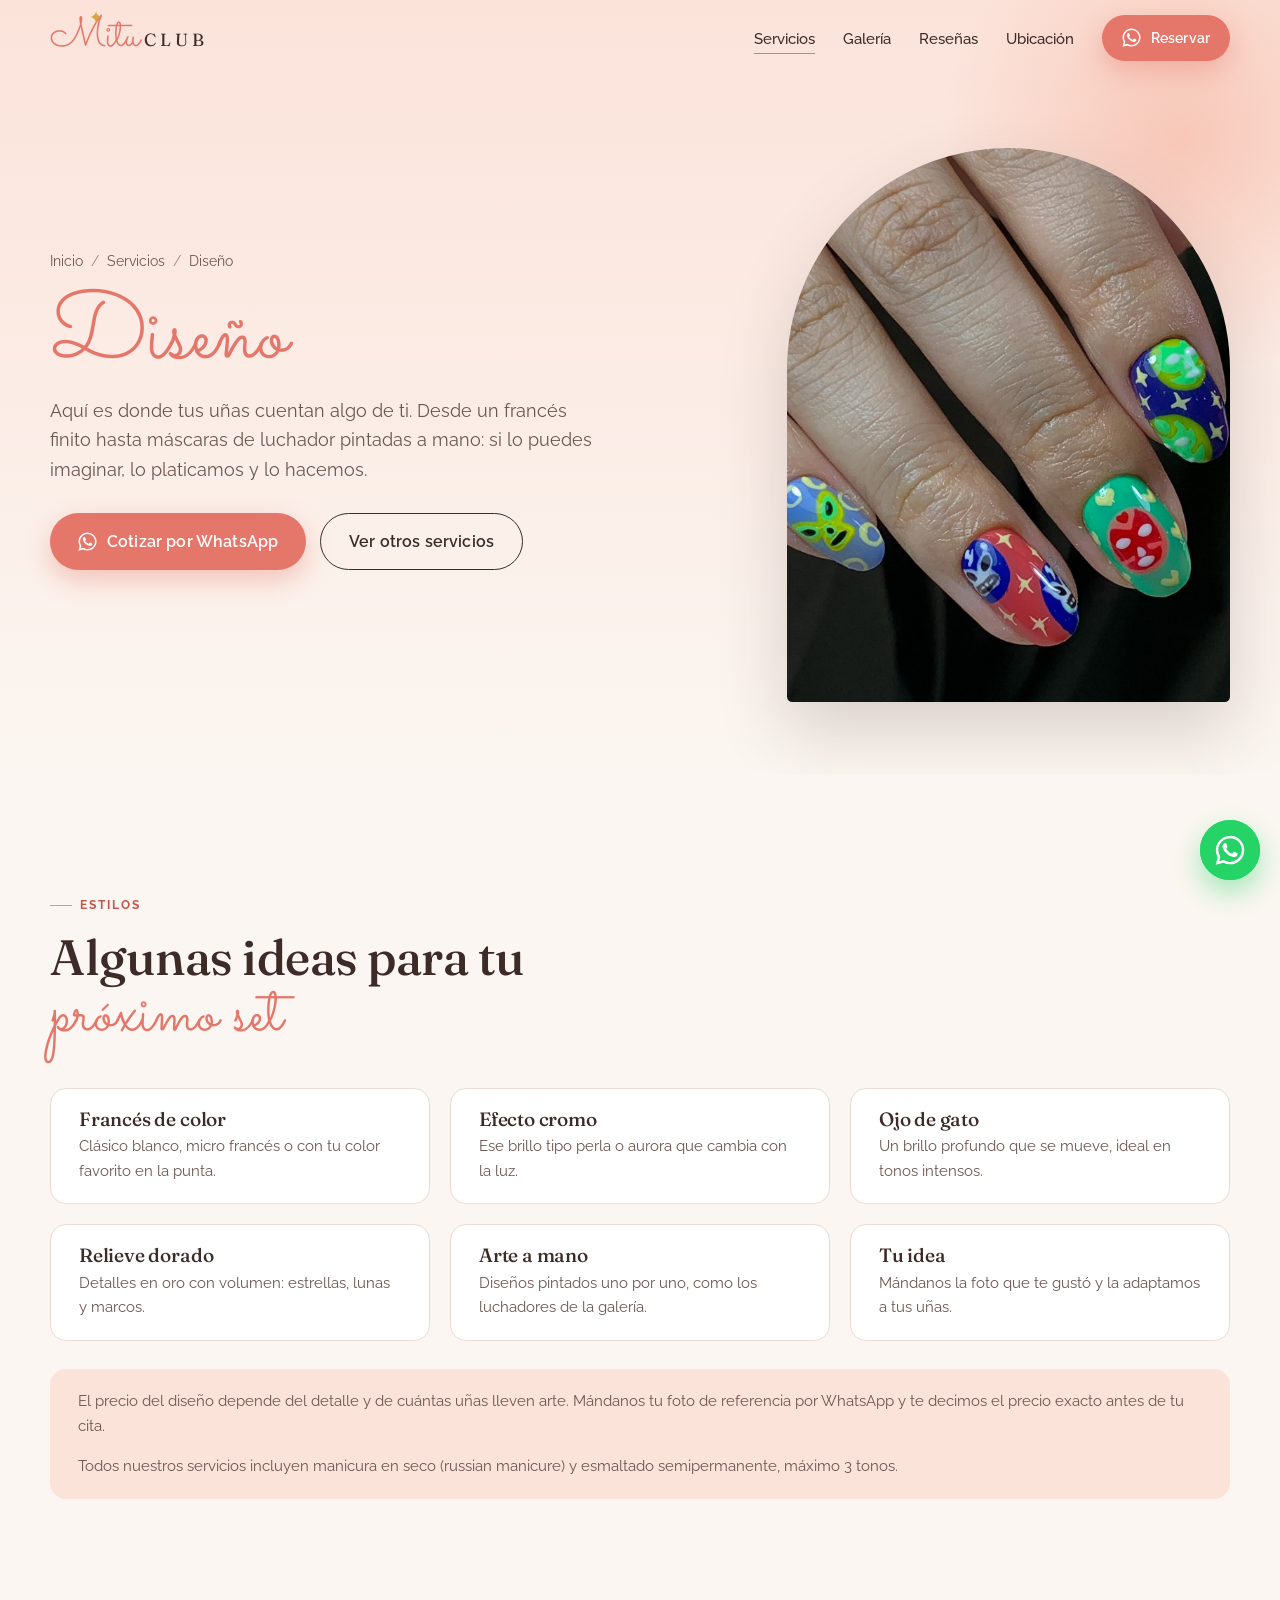
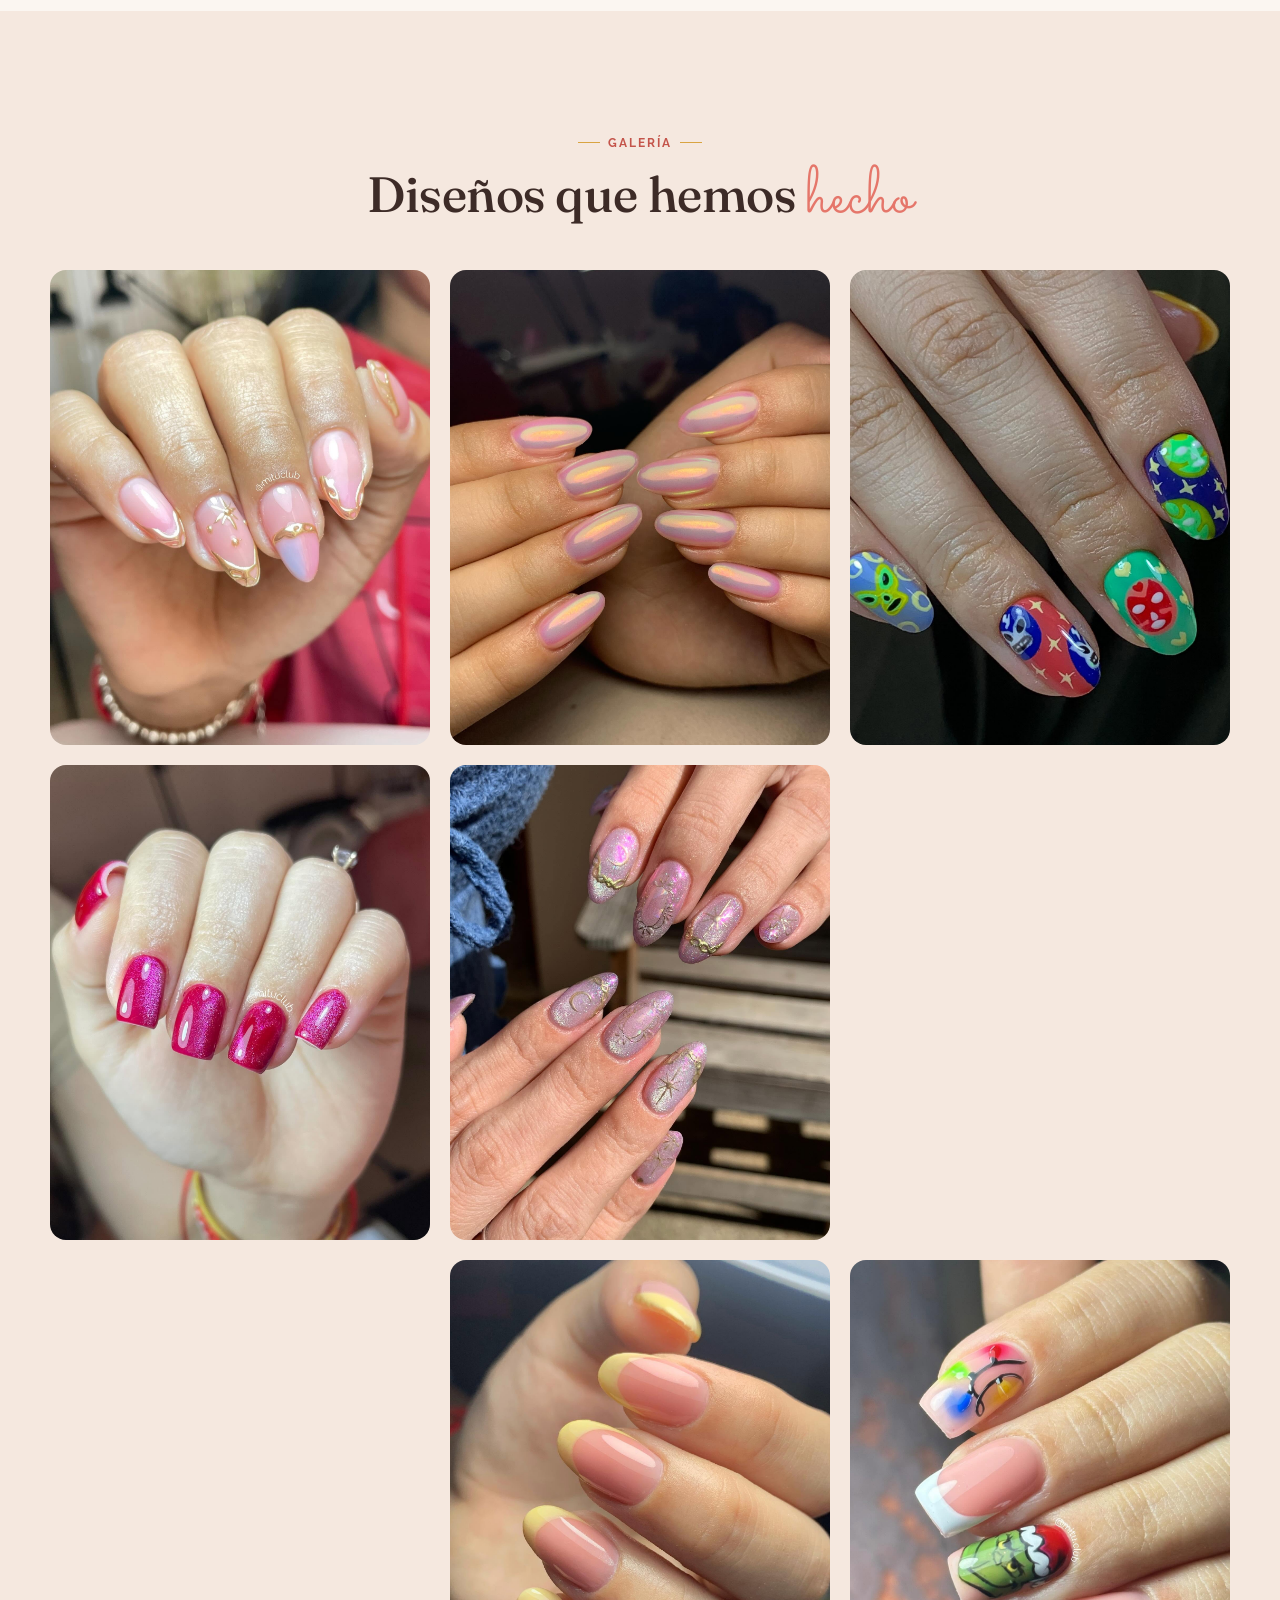
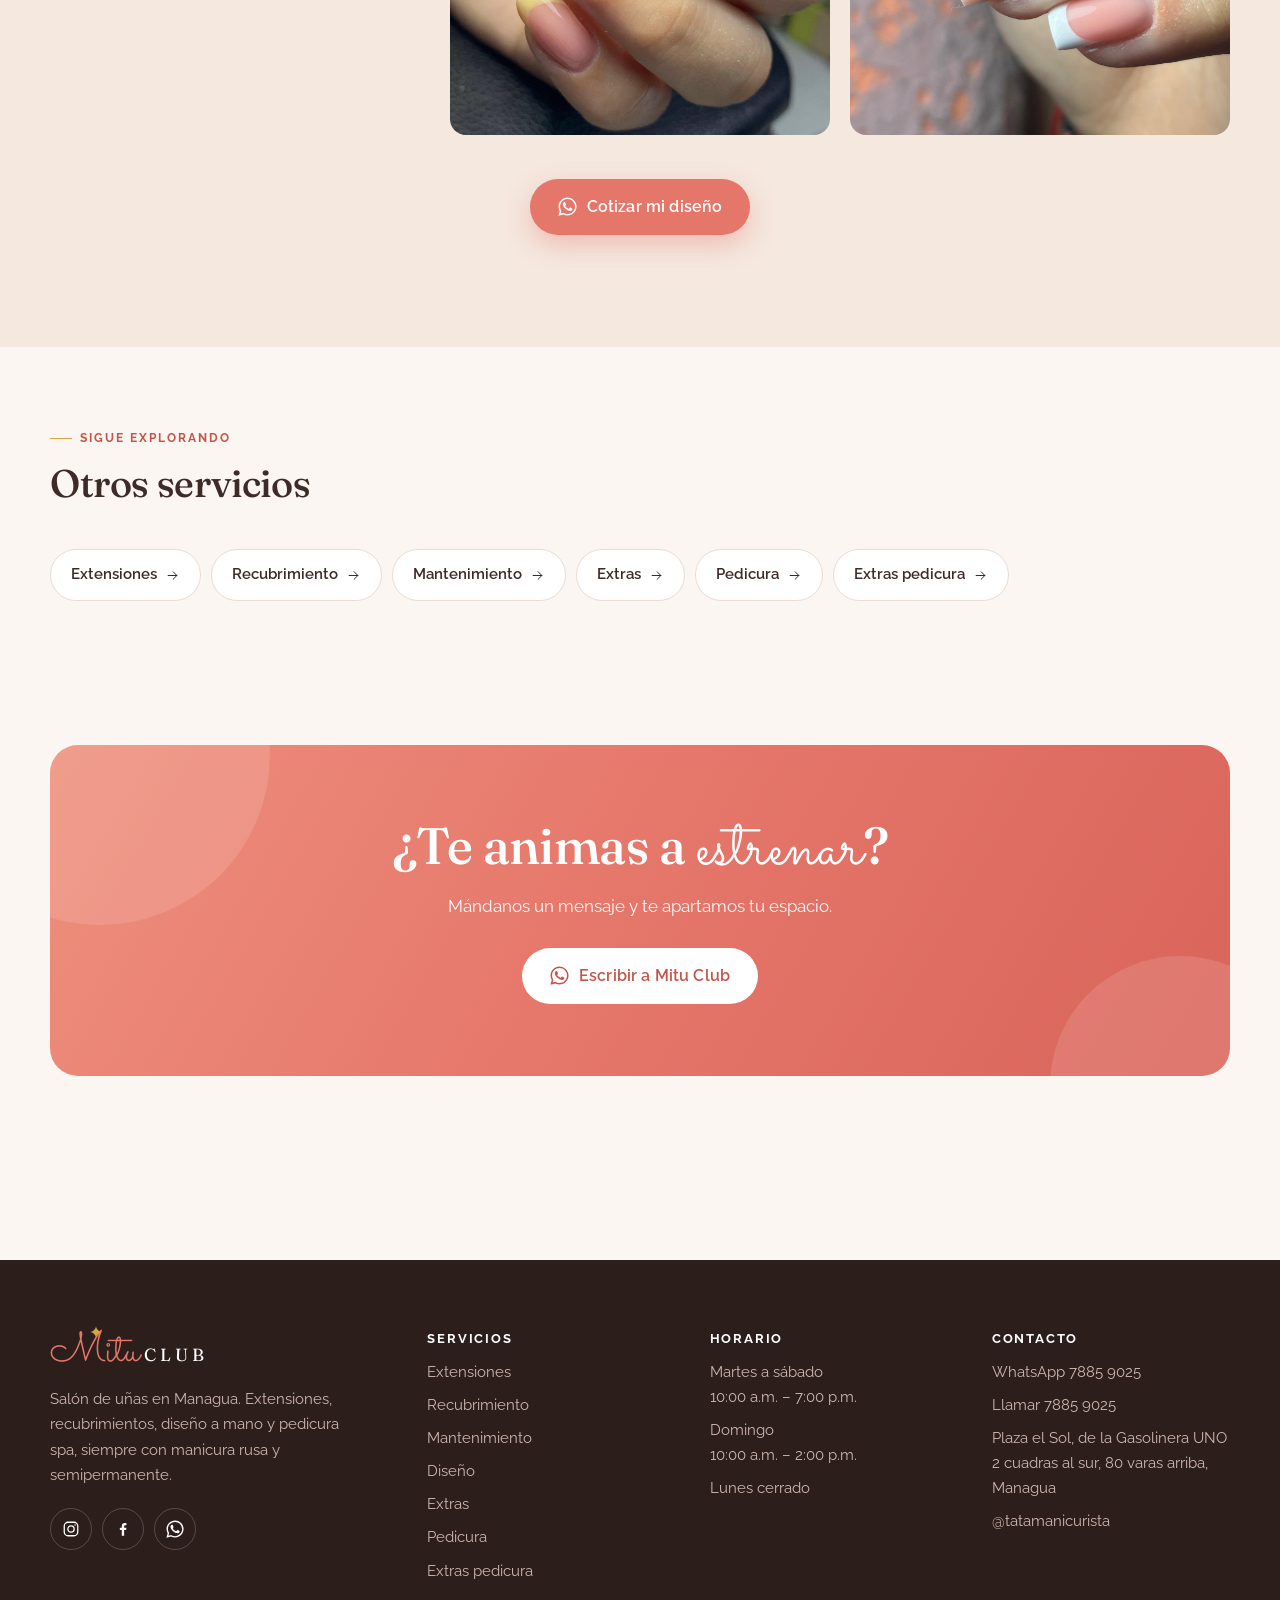
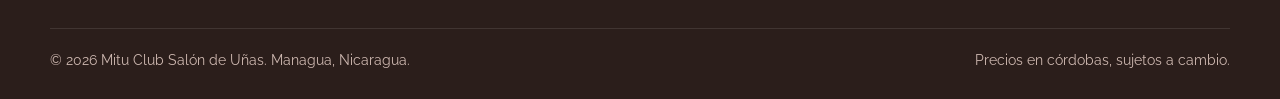
==== commit dcb5c9f3: "Agrega foto navideña a la galería y pasa la galería a cuadrícula pareja Co-Authored-By: Claude Opus " ====
--- a/servicios/diseno.html
+++ b/servicios/diseno.html
@@ -120,6 +120,10 @@
           <img src="../assets/img/galeria/unas-frances-amarillo-pastel.jpg" alt="Uñas almendra nude con francés amarillo pastel" width="1440" height="1702" loading="lazy" decoding="async" sizes="(max-width: 600px) 100vw, 25vw">
           <span class="gallery-cap">Francés amarillo pastel</span>
         </button>
+        <button class="gallery-item" type="button" data-full="../assets/img/galeria/unas-navidenas-frances-luces.jpg" data-reveal style="--d:0s" aria-label="Ampliar foto: Navideñas pintadas a mano">
+          <img src="../assets/img/galeria/unas-navidenas-frances-luces.jpg" alt="Uñas cuadradas con francés blanco y diseño navideño a mano de luces de colores y personaje verde con gorro" width="1440" height="1800" loading="lazy" decoding="async" sizes="(max-width: 600px) 100vw, 25vw">
+          <span class="gallery-cap">Navideñas pintadas a mano</span>
+        </button>
       </div>
       <div class="lightbox" id="lightbox" role="dialog" aria-modal="true" aria-label="Foto ampliada" aria-hidden="true">
         <button class="lightbox-btn lightbox-close" type="button" aria-label="Cerrar"><svg class="icon" aria-hidden="true" viewBox="0 0 24 24" fill="none" stroke="currentColor" stroke-width="1.6" stroke-linecap="round"><path d="M6 6l12 12M18 6L6 18"/></svg></button>
--- a/css/styles.css
+++ b/css/styles.css
@@ -293,12 +293,13 @@
 @media (max-width: 640px) { .service-card, .service-card--wide { grid-column: span 12; } }
 
 /* Galería */
-.gallery { columns: 4 240px; column-gap: var(--space-md); }
+.gallery { display: grid; grid-template-columns: repeat(3, 1fr); gap: var(--space-md); }
+@media (max-width: 900px) { .gallery { grid-template-columns: repeat(2, 1fr); } .gallery-item:first-child { grid-column: 1 / -1; aspect-ratio: 16 / 10; } }
 .gallery-item {
-  break-inside: avoid; margin-bottom: var(--space-md); border-radius: var(--radius-md); overflow: hidden;
+  aspect-ratio: 4 / 5; border-radius: var(--radius-md); overflow: hidden;
   position: relative; display: block; width: 100%; padding: 0; cursor: zoom-in;
 }
-.gallery-item img { width: 100%; height: auto; transition: transform 0.9s var(--ease-out); }
+.gallery-item img { width: 100%; height: 100%; object-fit: cover; transition: transform 0.9s var(--ease-out); }
 .gallery-item::after {
   content: ""; position: absolute; inset: 0;
   background: linear-gradient(180deg, transparent 55%, rgba(43, 30, 27, 0.55));
